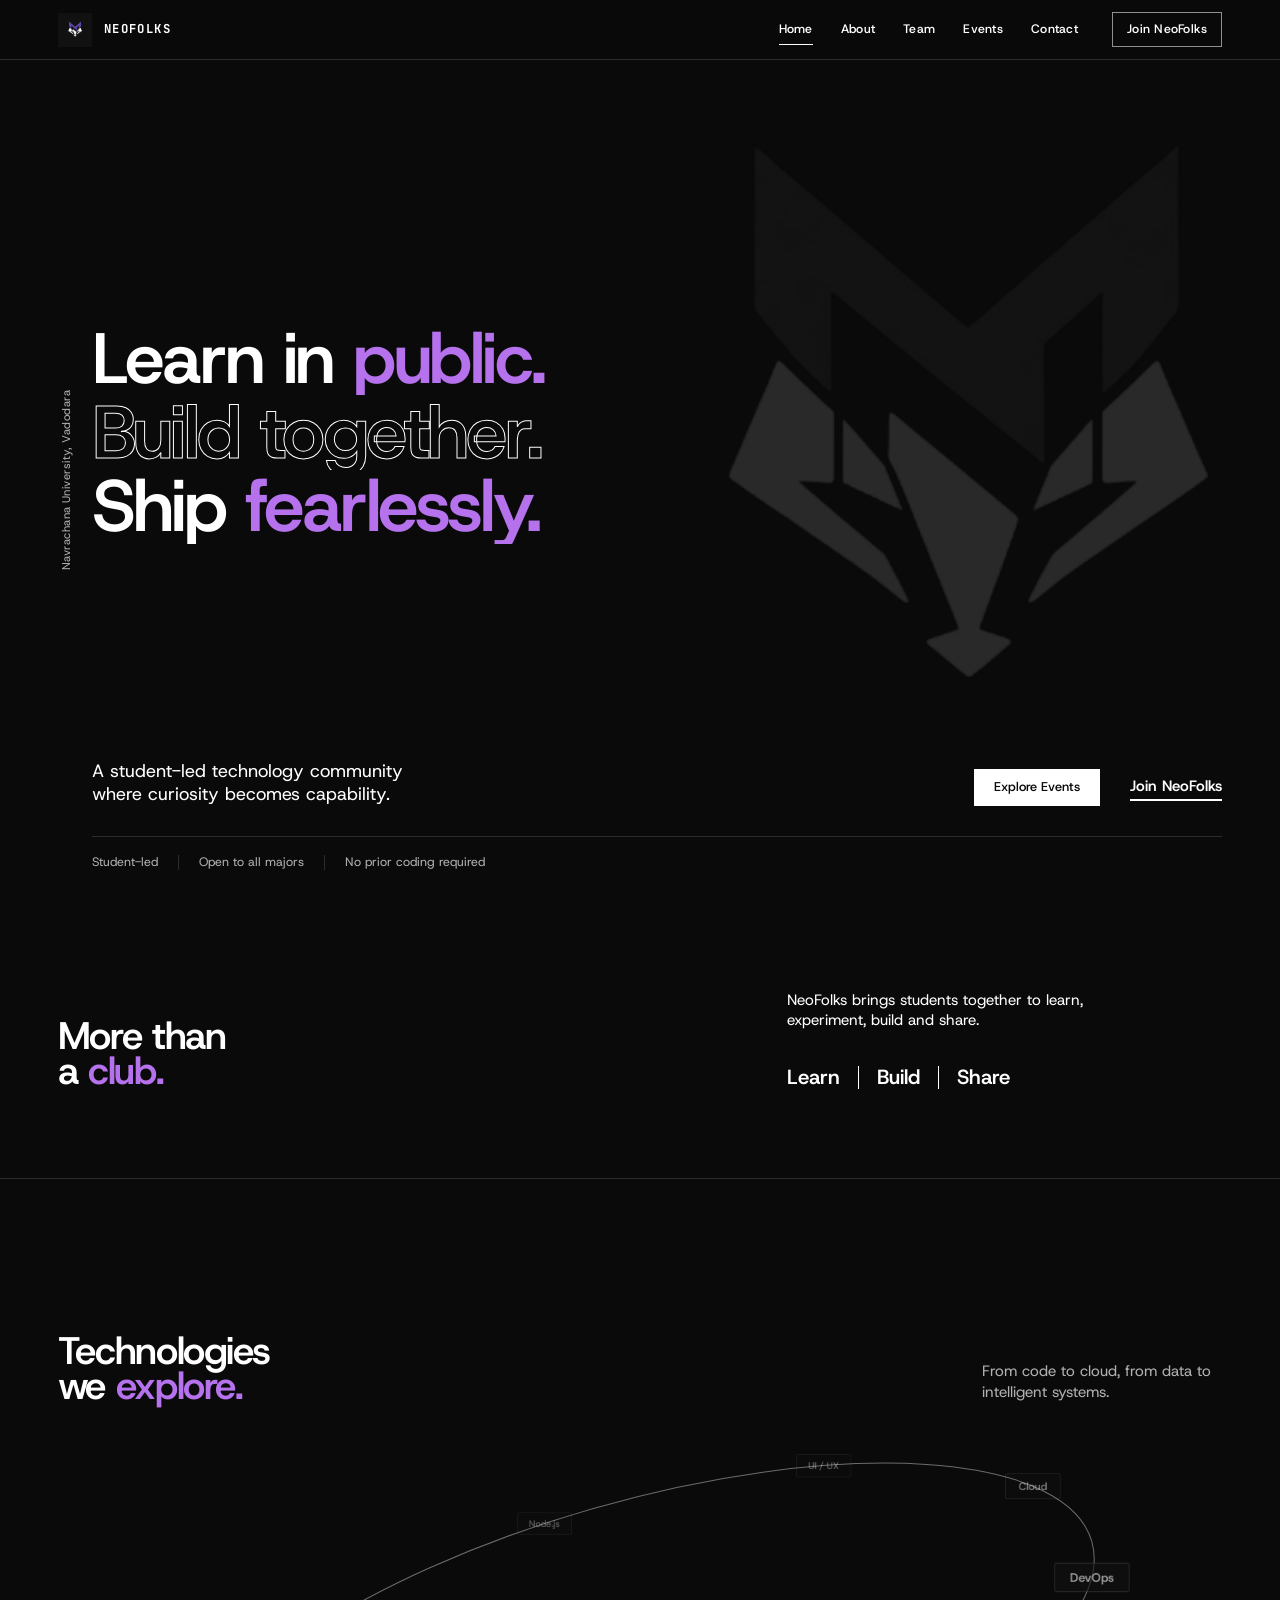
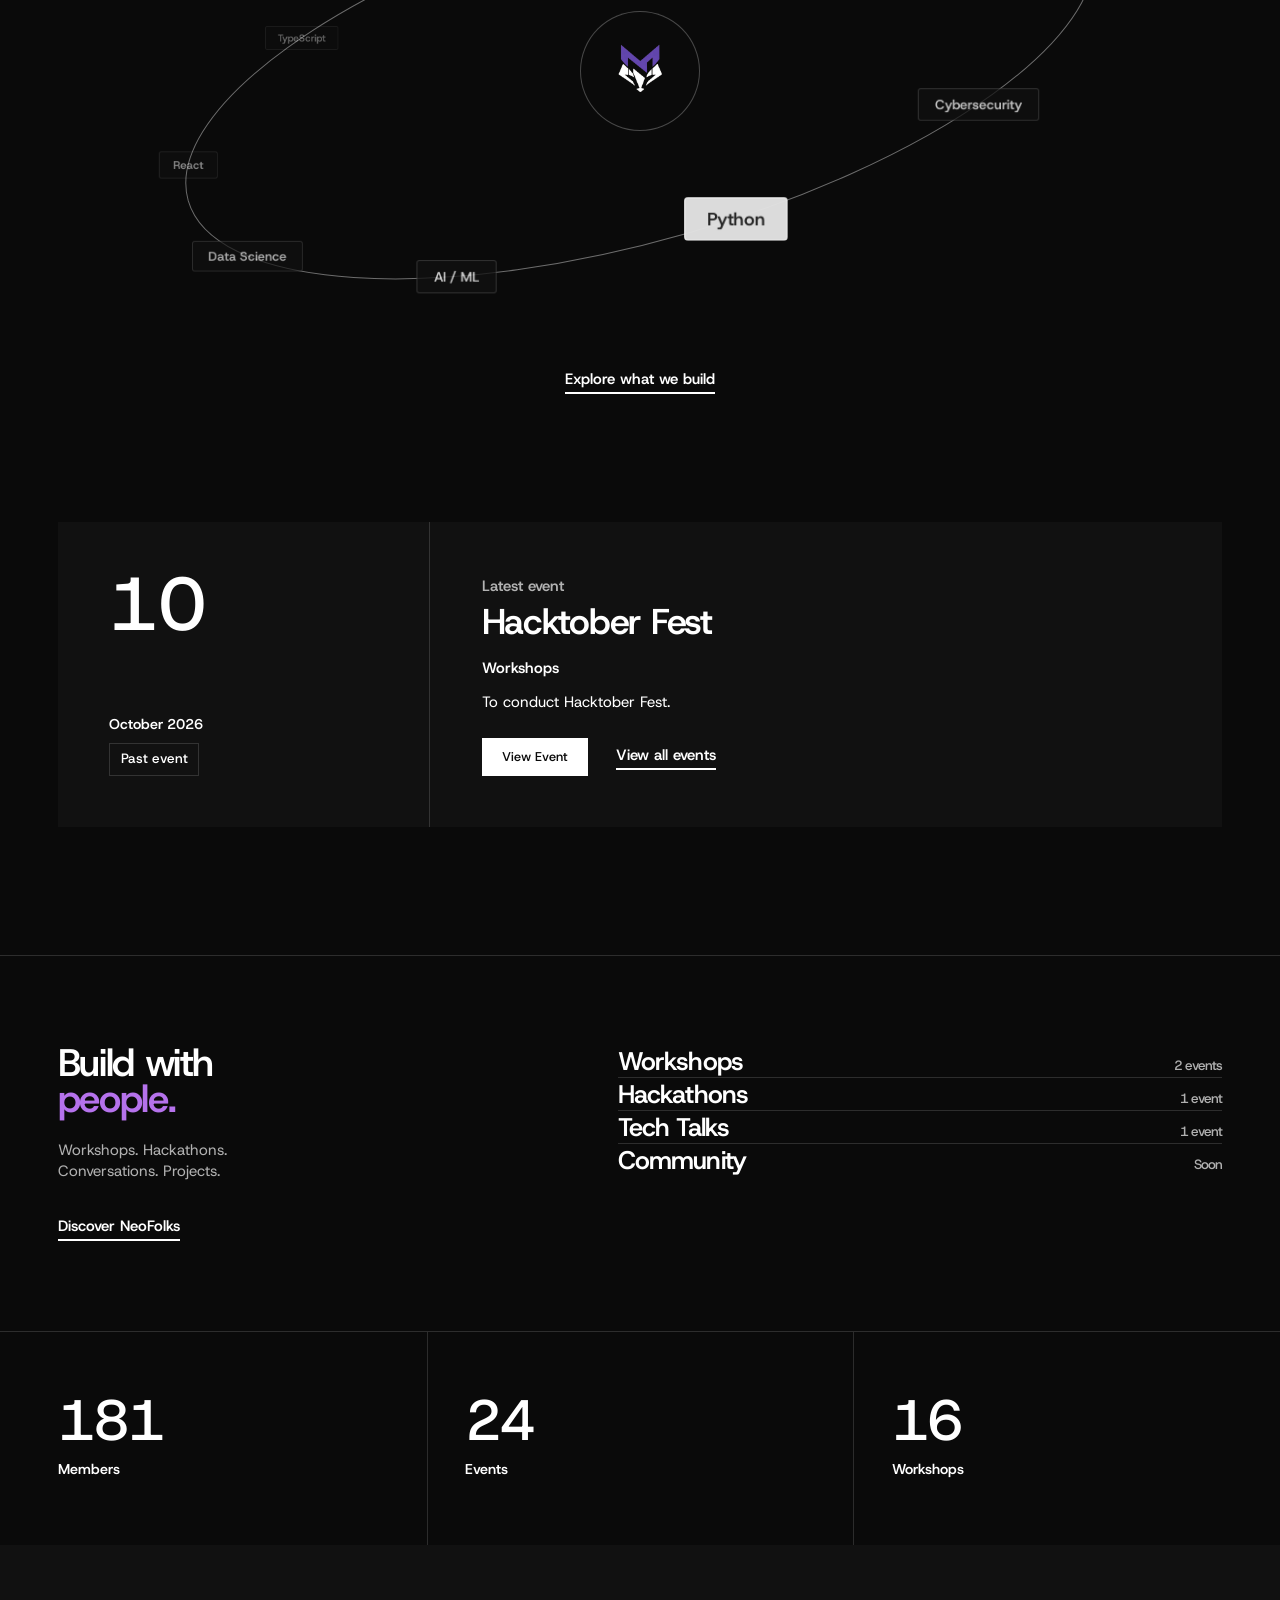
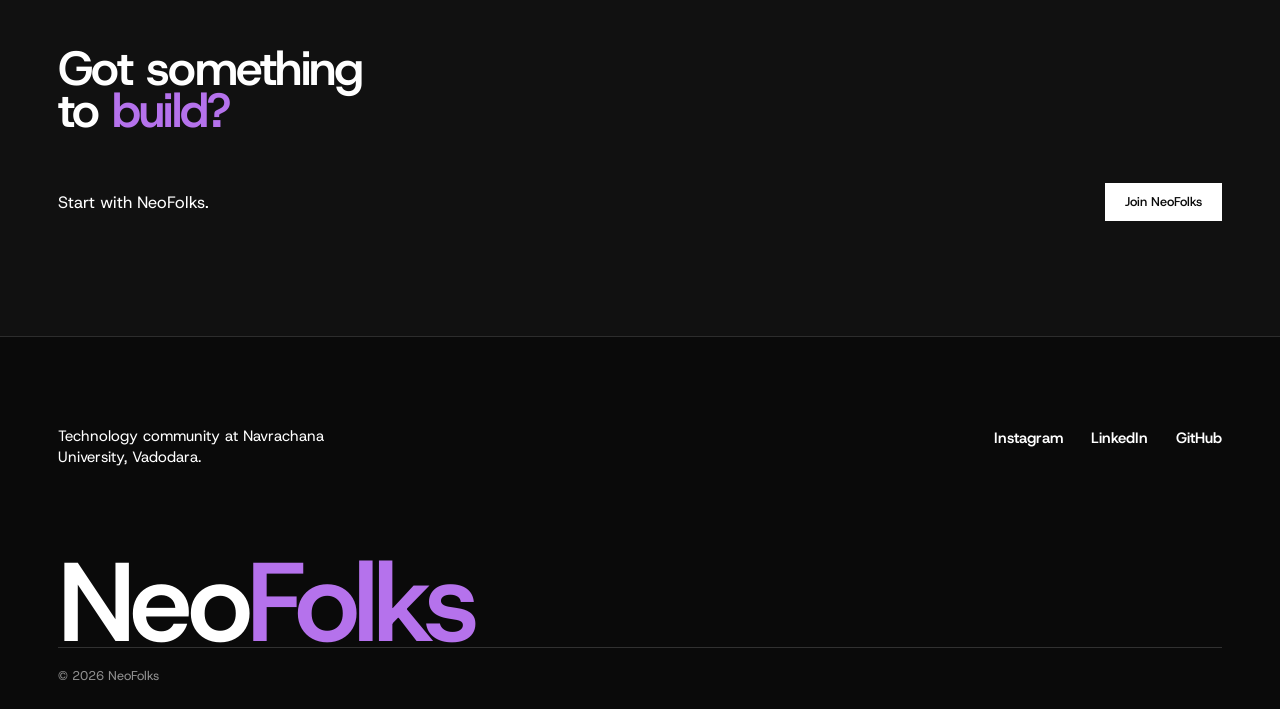
==== PREVIEW.html @ e959aeaf "upload" ====
<!DOCTYPE html>
<html lang="en">
<head>
<meta charset="UTF-8">
<meta name="viewport" content="width=device-width, initial-scale=1">
<title>NeoFolks | Preview</title>
<script>document.documentElement.classList.add('js')</script>
<link rel="preconnect" href="https://fonts.googleapis.com"><link rel="preconnect" href="https://fonts.gstatic.com" crossorigin>
<link href="https://fonts.googleapis.com/css2?family=Host+Grotesk:wght@400;500;600;700&family=JetBrains+Mono:wght@400;500;700&display=swap" rel="stylesheet">
<style>
/* ==========================================================================
   NeoFolks — redesign V8
   Brand: the angular purple M and the fox. One dark palette on every page
   (ink, cream, purple, a touch of mint), a distinct layout per page, built from the same chamfered geometry as the logo.
   ========================================================================== */

:root {
  /* one dark palette for the whole site */
  --ink: #0a0a0a;
  --ink-2: #141414;
  --violet: #b572ec;
  --violet-deep: #2a1a3a;
  --violet-soft: #c99af2;
  --lilac: #241730;
  --bone: #ffffff;
  --ember: #6e3f9c;

  --display: "Host Grotesk", "Helvetica Neue", Arial, sans-serif;
  --mono: "JetBrains Mono", ui-monospace, "SF Mono", Menlo, monospace;
  --text: "Host Grotesk", system-ui, -apple-system, "Segoe UI", sans-serif;

  --hh: 72px;
  --pad: clamp(20px, 4.5vw, 72px);
  --ease: cubic-bezier(0.2, 0.7, 0.1, 1);
  --cut: 14px;
  --chamfer: polygon(0 0, calc(100% - var(--cut)) 0, 100% var(--cut), 100% 100%, var(--cut) 100%, 0 calc(100% - var(--cut)));
}

/* one colour world, every page */
body[data-page] { --bg: var(--ink); --fg: var(--bone); --muted: rgba(255,255,255,.68); --line: rgba(255,255,255,.16); --accent: var(--violet); --hover: var(--violet); --hover-fg: var(--ink); --grid: rgba(181,114,236,.09); }

/* tones used by cards and panels */
.tone-bone  { --tone: var(--ink-2);        --tone-fg: var(--bone); }
.tone-ink   { --tone: #1b1b1b;            --tone-fg: var(--bone); }
.tone-ember { --tone: var(--ember);       --tone-fg: var(--bone); }
.tone-lilac { --tone: var(--lilac);       --tone-fg: var(--bone); }
.tone-deep  { --tone: var(--violet-deep); --tone-fg: var(--bone); }
.tone-violet{ --tone: var(--violet);      --tone-fg: var(--ink); }

*, *::before, *::after { box-sizing: border-box; }
html { -webkit-text-size-adjust: 100%; scroll-behavior: smooth; }
body {
  margin: 0; color: var(--fg);
  background: radial-gradient(ellipse 70% 55% at 92% 0%, rgba(181,114,236,.11), transparent 70%) no-repeat, var(--bg);
  font: 400 1rem/1.6 var(--text); -webkit-font-smoothing: antialiased;
  overflow-x: clip;
}
img, svg { display: block; max-width: 100%; }
h1, h2, h3, p, ul { margin: 0; }
ul { padding: 0; list-style: none; }
a { color: inherit; text-decoration: none; }
button { font: inherit; color: inherit; }
::selection { background: var(--violet); color: var(--ink); }
:focus-visible { outline: 2px solid currentColor; outline-offset: 3px; }
[hidden] { display: none !important; }
.sr-only { position: absolute; width: 1px; height: 1px; overflow: hidden; clip: rect(0 0 0 0); white-space: nowrap; }

.h-display {
  font-family: var(--display); font-weight: 600;
  font-size: clamp(1.62rem, 4.64vw, 4.35rem); line-height: 0.92; letter-spacing: -0.035em;
}
.sec { padding: clamp(72px, 11vw, 160px) var(--pad); }

/* fit-text lines stay hidden until sized, so they never flash at the wrong size */
.js [data-fit]:not(.is-fit) { visibility: hidden; }

/* ---- buttons and links ---- */
.btn {
  display: inline-block; padding: 1.05em 1.9em; border: 0; cursor: pointer;
  background: var(--fg); color: var(--bg); font-weight: 600; line-height: 1.1;
  clip-path: var(--chamfer); transition: background .3s, color .3s;
}
.btn:hover { background: var(--hover); color: var(--hover-fg); }
.btn:focus-visible { outline: 2px solid var(--bg); outline-offset: -6px; }
.link {
  display: inline-block; padding-bottom: 3px; font-weight: 600; cursor: pointer; background: none; border: 0;
  background-image: linear-gradient(var(--fg), var(--fg)); background-repeat: no-repeat;
  background-position: 0 100%; background-size: 100% 2px; transition: background-size .3s var(--ease);
}
.link:hover { background-size: 100% 100%; color: var(--bg); }
.slash { display: inline-block; width: 3px; height: 1.5em; background: currentColor; transform: skewX(-20deg); }

/* ==========================================================================
   Header and footer
   ========================================================================== */
.site-header {
  position: sticky; top: 0; z-index: 60; height: var(--hh);
  display: flex; align-items: center; justify-content: space-between; gap: 24px;
  padding: 0 var(--pad); background: rgba(10,10,10,.88); -webkit-backdrop-filter: blur(10px); backdrop-filter: blur(10px); border-bottom: 1px solid var(--line);
}
.brand { display: flex; align-items: center; gap: 12px; }
.brand-mark {
  --cut: 10px; width: 42px; height: 42px; display: grid; place-items: center;
  background: var(--ink-2); clip-path: var(--chamfer);
}
.brand-mark img { width: 30px; height: 30px; object-fit: contain; }
.brand-word { font: 600 1.05rem/1 var(--display); letter-spacing: -0.035em; }

.main-nav { display: flex; align-items: center; gap: clamp(16px, 2.6vw, 38px); font-size: .97rem; }
.main-nav a { position: relative; padding: 6px 0; }
.main-nav a:not(.nav-join)::after {
  content: ""; position: absolute; left: 0; right: 0; bottom: 0; height: 2px; background: currentColor;
  transform: scaleX(0); transform-origin: left; transition: transform .35s var(--ease);
}
.main-nav a:not(.nav-join):hover::after, .main-nav a[aria-current="page"]::after { transform: scaleX(1); }
.nav-join {
  margin-left: 10px; padding: .75em 1.35em !important; font-weight: 600;
  background: transparent; color: var(--fg); border: 1px solid var(--violet); transition: background .3s, color .3s;
}
.nav-join:hover { background: var(--violet); color: var(--ink); }
.menu-btn { display: none; padding: .5em 1.1em; background: none; border: 1.5px solid currentColor; font-weight: 600; cursor: pointer; }

.site-footer { background: var(--ink); color: var(--bone); border-top: 1px solid var(--line); padding: clamp(48px, 7vw, 96px) var(--pad) 0; overflow: hidden; }
.foot-top { display: flex; justify-content: space-between; gap: 32px; flex-wrap: wrap; align-items: flex-start; }
.foot-top p { max-width: 28ch; font-size: 1.15rem; line-height: 1.4; }
.foot-links { display: flex; gap: 28px; flex-wrap: wrap; font-weight: 600; }
.foot-links a { background-image: linear-gradient(var(--violet), var(--violet)); background-repeat: no-repeat; background-position: 0 100%; background-size: 0 2px; padding-bottom: 3px; transition: background-size .3s var(--ease); }
.foot-links a:hover { background-size: 100% 2px; }
.foot-word { display: flex; align-items: flex-start; margin-top: clamp(40px, 7vw, 100px); overflow: hidden; }
.foot-word > span {
  flex: none; display: block; white-space: nowrap; color: var(--bone);
  font-family: var(--display); font-weight: 600; line-height: .8; letter-spacing: -0.04em; font-size: 12vw;
}
.foot-copy { padding: 18px 0 22px; font-size: .85rem; color: rgba(255,255,255,.55); border-top: 1px solid rgba(255,255,255,.16); }

/* ==========================================================================
   HOME — a poster of three fitted lines, then the orbit
   ========================================================================== */
.hero {
  position: relative; min-height: calc(100svh - var(--hh)); overflow: hidden;
  display: flex; flex-direction: column; justify-content: space-between;
  padding: clamp(24px, 4vw, 56px) var(--pad) 24px calc(var(--pad) + 34px);
}
.hero-side {
  position: absolute; left: var(--pad); top: 50%; margin: 0; font-size: .85rem; color: var(--muted); letter-spacing: .04em;
  writing-mode: vertical-rl; transform: translateY(-50%) rotate(180deg); white-space: nowrap;
}
.hero-logo { position: absolute; right: -9vw; top: 46%; width: min(72vw, 860px); transform: translateY(-50%); opacity: .13; pointer-events: none; }
.hero-title { position: relative; margin: auto 0; padding: 4vh 0 3vh; }
.hl { display: flex; overflow: hidden; padding-bottom: .03em; }
.hl > span {
  flex: none; display: block; white-space: nowrap; font-family: var(--display); font-weight: 600;
  font-size: 6.4vw; line-height: .95; letter-spacing: -0.035em;
  animation: rise 1s var(--ease) both; animation-delay: calc(var(--i) * .14s + .1s);
}
.hl-outline > span { color: transparent; -webkit-text-stroke: 2px var(--fg); }
@keyframes rise { from { transform: translateY(105%); } to { transform: none; } }
.hero-foot { position: relative; display: flex; justify-content: space-between; align-items: flex-end; gap: 28px; flex-wrap: wrap; }
.hero-lede { max-width: 26ch; font-size: clamp(1.2rem, 2vw, 1.65rem); line-height: 1.3; }
.hero-actions { display: flex; align-items: center; gap: 30px; flex-wrap: wrap; }
.hero-facts { position: relative; display: flex; flex-wrap: wrap; margin-top: 30px; padding-top: 18px; border-top: 1px solid var(--line); font-size: .92rem; color: var(--muted); }
.hero-facts li { padding-right: 20px; margin-right: 20px; border-right: 1px solid var(--line); line-height: 1.2; margin-bottom: 6px; }
.hero-facts li:last-child { border: 0; margin-right: 0; }

.intro { display: grid; grid-template-columns: 1.5fr 1fr; gap: clamp(32px, 6vw, 100px); align-items: end; }
.intro-side p:first-child { max-width: 30ch; font-size: clamp(1.2rem, 1.8vw, 1.5rem); line-height: 1.35; }
.trio { display: flex; align-items: center; gap: 18px; margin-top: 36px; font: 600 clamp(1.3rem, 2.4vw, 2rem)/1 var(--display); color: var(--accent); }

.orbit-sec { padding: clamp(32px, 6vw, 80px) 0 clamp(72px, 10vw, 140px); border-top: 1px solid var(--line); }
.orbit-head { display: flex; justify-content: space-between; align-items: flex-end; gap: 32px; flex-wrap: wrap; padding: clamp(40px, 6vw, 80px) var(--pad) 0; }
.orbit-head p { max-width: 24ch; color: var(--muted); font-size: 1.2rem; line-height: 1.4; }
.orbit-stage { position: relative; width: 100%; height: clamp(380px, 54vw, 660px); margin-top: 8px; }
.o-ring { position: absolute; inset: 0; width: 100%; height: 100%; overflow: visible; pointer-events: none; }
.o-back { z-index: 1; } .o-front { z-index: 4; }
.orbit-center {
  position: absolute; left: 50%; top: 50%; z-index: 3; width: clamp(96px, 13vw, 150px); aspect-ratio: 1; transform: translate(-50%, -50%);
  display: grid; place-items: center; border-radius: 50%; background: radial-gradient(circle, rgba(181,114,236,.22), rgba(10,10,10,.96) 70%);
  border: 1px solid rgba(181,114,236,.28); box-shadow: 0 0 60px rgba(181,114,236,.2);
}
.orbit-center img { width: 66%; height: 66%; object-fit: contain; }
.o-node {
  position: absolute; left: 0; top: 0; padding: .62em 1.2em; white-space: nowrap; cursor: pointer; will-change: transform, opacity;
  font: 600 clamp(.85rem, 1.45vw, 1.2rem)/1 var(--text); border-radius: 3px;
  color: color-mix(in srgb, var(--ink) calc(var(--e, 0) * 100%), var(--bone));
  border: 1px solid rgba(181,114,236,calc(.25 + .75 * var(--e, 0)));
  background: color-mix(in srgb, var(--violet) calc(var(--e, 0) * 100%), var(--ink-2));
  box-shadow: 0 0 calc(36px * var(--e, 0)) calc(4px * var(--e, 0)) rgba(181,114,236,calc(.4 * var(--e, 0)));
}
.orbit-foot { display: flex; justify-content: center; margin-top: 36px; }

.next { padding: 0 var(--pad) clamp(72px, 10vw, 140px); }
.ticket {
  --cut: clamp(22px, 3.5vw, 44px); display: grid; grid-template-columns: minmax(240px, .8fr) 1.7fr;
  background: var(--ink-2); color: var(--bone); clip-path: var(--chamfer);
}
.ticket-date { display: flex; flex-direction: column; justify-content: space-between; gap: 28px; padding: clamp(24px, 4vw, 56px); border-right: 2px dashed rgba(255,255,255,.3); }
.t-day { font: 600 clamp(3.77rem, 9.86vw, 8.7rem)/.8 var(--display); color: var(--violet); }
.t-month { display: block; font: 600 1.1rem/1.1 var(--display); }
.t-count { display: inline-block; margin-top: 10px; padding: .35em .8em; background: var(--violet); color: var(--ink); font-size: .9rem; font-weight: 600; }
.ticket-main { display: flex; flex-direction: column; justify-content: space-between; gap: 24px; padding: clamp(24px, 4vw, 56px); }
.ticket-kicker { font-weight: 600; color: var(--violet); }
.ticket-main h2 { font: 600 clamp(1.74rem, 4.64vw, 4.35rem)/.9 var(--display); letter-spacing: -0.035em; margin-top: 8px; }
.ticket-meta { display: flex; gap: 14px; align-items: center; margin-top: 18px; font-weight: 600; }
.ticket-main .t-detail { max-width: 34ch; font-size: 1.15rem; margin-top: 10px; }
.ticket-actions { display: flex; align-items: center; gap: 28px; flex-wrap: wrap; }
.ticket .btn { background: var(--violet); color: var(--ink); }
.ticket .btn:hover { background: var(--bone); color: var(--ink); }

.community { display: grid; grid-template-columns: 1fr 1.25fr; gap: clamp(32px, 6vw, 100px); align-items: start; border-top: 1px solid var(--line); }
.community-copy p { margin-top: 24px; max-width: 22ch; color: var(--muted); font-size: 1.2rem; line-height: 1.4; }
.community-copy .link { margin-top: 32px; }
.c-list li { border-top: 1px solid var(--line); }
.c-list li:first-child { border-top: 0; }
.c-list a {
  display: flex; justify-content: space-between; align-items: baseline; gap: 16px; padding: .12em 0 .08em;
  font: 600 clamp(1.39rem, 3.13vw, 2.9rem)/1.05 var(--display); letter-spacing: -0.035em;
  transition: padding .4s var(--ease), color .3s;
}
.c-list a:hover, .c-list a:focus-visible { padding-left: .25em; color: var(--accent); }
.c-list small { font: 500 .9rem/1 var(--text); color: var(--muted); white-space: nowrap; }

.stats { display: grid; grid-template-columns: repeat(3, 1fr); border-top: 1px solid var(--line); }
.stat { position: relative; padding: clamp(32px, 5vw, 72px) clamp(12px, 3vw, 48px) clamp(32px, 5vw, 72px) var(--pad); }
.stat + .stat::before { content: ""; position: absolute; left: 0; top: 0; bottom: 0; width: 2px; background: var(--line); transform: skewX(-12deg); }
.stat + .stat { padding-left: clamp(16px, 3vw, 48px); }
.stat b { display: block; font: 600 clamp(1.97rem, 8.12vw, 8.12rem)/.85 var(--display); font-variant-numeric: tabular-nums; letter-spacing: -0.035em; color: var(--accent); }
.stat span { display: block; margin-top: 14px; font-weight: 600; }

.cta {
  --slant: clamp(28px, 7vw, 110px);
  background: var(--ink-2); color: var(--bone); clip-path: polygon(0 var(--slant), 100% 0, 100% 100%, 0 100%);
  padding: calc(var(--slant) + clamp(48px, 8vw, 110px)) var(--pad) clamp(56px, 9vw, 120px);
}
.cta h2 { font: 600 clamp(1.86rem, 6.96vw, 6.38rem)/.88 var(--display); letter-spacing: -0.035em; }
.cta-row { display: flex; justify-content: space-between; align-items: center; gap: 28px; flex-wrap: wrap; margin-top: clamp(28px, 4vw, 56px); }
.cta-row p { font-size: 1.4rem; }
.cta .btn { background: var(--violet); color: var(--ink); }
.cta .btn:hover { background: var(--bone); color: var(--ink); }

/* ==========================================================================
   ABOUT — drafting paper: grid, dimension lines, lanes
   ========================================================================== */
.a-hero {
  padding: clamp(40px, 6vw, 96px) var(--pad) clamp(56px, 8vw, 110px);
  background-image: linear-gradient(var(--grid) 1px, transparent 1px), linear-gradient(90deg, var(--grid) 1px, transparent 1px);
  background-size: 56px 56px; background-position: -1px -1px;
}
.a-dim { display: flex; align-items: center; gap: 16px; margin-bottom: clamp(28px, 4vw, 56px); color: var(--violet); font-weight: 600; font-size: .95rem; }
.a-dim::before, .a-dim::after { content: ""; flex: 1; height: 16px; background: linear-gradient(currentColor, currentColor) center / 100% 1.5px no-repeat; }
.a-dim::before { border-left: 2px solid currentColor; }
.a-dim::after { border-right: 2px solid currentColor; }
.a-hero h1 { font: 600 clamp(1.8rem, 5.8vw, 5.57rem)/.9 var(--display); letter-spacing: -0.035em; max-width: 12ch; }
.a-lede { max-width: 38ch; margin: clamp(32px, 5vw, 64px) 0 0 auto; font-size: clamp(1.2rem, 1.9vw, 1.55rem); line-height: 1.38; }

.a-do { display: grid; grid-template-columns: minmax(240px, .9fr) 1.8fr; gap: clamp(32px, 6vw, 100px); border-top: 4px solid var(--line); }
.a-do-title { position: sticky; top: calc(var(--hh) + 32px); align-self: start; }
.a-do-title h2 { font: 600 clamp(1.74rem, 4.64vw, 4.06rem)/.88 var(--display); letter-spacing: -0.035em; }
.do-item { display: grid; grid-template-columns: 1fr 1fr; gap: 24px; padding: 28px 0 56px; border-top: 4px solid var(--line); transition: border-color .3s; }
.do-item:first-child { border-top: 0; padding-top: 0; }
.do-item:hover { border-color: var(--violet); }
.do-item h3 { font: 600 clamp(1.04rem, 1.86vw, 1.62rem)/1 var(--display); }
.do-item p { max-width: 32ch; font-size: 1.15rem; color: var(--muted); }

.vals { padding-top: 0; }
.vals h2 { max-width: 9ch; }
.vals-row { display: flex; gap: 10px; height: clamp(440px, 50vw, 580px); margin-top: clamp(32px, 5vw, 64px); }
.v-panel {
  position: relative; flex: 1; min-width: 0; overflow: hidden; padding: 22px; text-align: left; cursor: pointer; border: 0;
  background: var(--tone); color: var(--tone-fg); transition: flex .65s var(--ease);
}
.v-panel[aria-expanded="true"] { flex: 6; }
.v-title { position: absolute; top: 20px; left: 22px; font: 600 clamp(1.5rem, 2.6vw, 2.4rem)/1 var(--display); writing-mode: vertical-rl; transition: font-size .5s var(--ease); }
.v-panel[aria-expanded="true"] .v-title { writing-mode: horizontal-tb; font-size: clamp(1.51rem, 3.77vw, 3.48rem); letter-spacing: -0.035em; }
.v-text { position: absolute; left: 22px; bottom: 22px; max-width: 24ch; font-size: 1.25rem; line-height: 1.3; opacity: 0; transform: translateY(14px); transition: opacity .3s, transform .5s var(--ease); }
.v-panel[aria-expanded="true"] .v-text { opacity: 1; transform: none; transition-delay: .25s; }

.lanes { background: var(--ink-2); color: var(--bone); padding: clamp(56px, 8vw, 110px) 0 clamp(48px, 7vw, 96px); }
.lanes-head { padding: 0 var(--pad); margin-bottom: clamp(32px, 5vw, 64px); }
.lanes-head h2 { max-width: 11ch; }
.lane { position: relative; overflow: hidden; border-top: 3px dashed rgba(244,241,251,.35); }
.lane:last-child { border-bottom: 3px dashed rgba(244,241,251,.35); }
.lane-track { display: flex; width: max-content; animation: lane var(--dur, 46s) linear infinite; }
.lane:nth-child(even) .lane-track { animation-direction: reverse; }
.lane:hover .lane-track { animation-play-state: paused; }
.lane-set { display: flex; align-items: center; gap: .45em; padding: .12em .45em .12em 0; font-size: clamp(1.51rem, 4.29vw, 4.06rem); }
.lane-set span { font: 600 1em/1.1 var(--display); text-transform: uppercase; white-space: nowrap;  }
.lane-set .o { color: transparent; -webkit-text-stroke: 2px var(--bone); }
.lane-set span:hover { }
.lane-set i { flex: none; width: 3px; height: .8em; background: var(--violet-soft); transform: skewX(-20deg); }
@keyframes lane { to { transform: translateX(-50%); } }

.mission { padding: clamp(56px, 8vw, 110px) var(--pad) clamp(40px, 6vw, 80px); }
.band {
  --cut: clamp(28px, 4vw, 56px);
  position: sticky; top: calc(var(--hh) + 14px + var(--k) * 16px); min-height: clamp(340px, 58vh, 520px); margin-bottom: 22px;
  display: grid; grid-template-columns: 1.4fr 1fr; gap: 32px; align-items: end; padding: clamp(24px, 4vw, 56px);
  background: var(--tone); color: var(--tone-fg); clip-path: var(--chamfer);
}
.band-tag { align-self: start; grid-column: 1 / -1; font-weight: 600; font-size: .95rem; padding: .4em .9em; width: max-content; background: var(--tone-fg); color: var(--tone); }
.band h2 { font: 600 clamp(1.62rem, 4.35vw, 4.06rem)/.9 var(--display); letter-spacing: -0.035em; }
.band p { max-width: 24ch; font-size: clamp(1.15rem, 1.8vw, 1.5rem); line-height: 1.3; }

.a-cta { padding: clamp(64px, 9vw, 130px) var(--pad); }
.a-cta h2 { font: 600 clamp(1.86rem, 6.38vw, 6.09rem)/.88 var(--display); letter-spacing: -0.035em; color: var(--fg); max-width: 10ch; }
.a-cta .btn { margin-top: clamp(28px, 4vw, 52px); }

/* ==========================================================================
   TEAM — a staggered roster of cut panels on violet
   ========================================================================== */
.t-hero { display: flex; justify-content: space-between; align-items: flex-end; gap: 32px; flex-wrap: wrap; padding: clamp(40px, 6vw, 96px) var(--pad) clamp(32px, 5vw, 64px); }
.t-hero h1 { font: 600 clamp(1.86rem, 6.09vw, 5.8rem)/.88 var(--display); letter-spacing: -0.035em; max-width: 9ch; }
.t-hero p { max-width: 22ch; font-size: 1.3rem; line-height: 1.35; }
.roster { --s: clamp(44px, 6vw, 104px); display: grid; grid-template-columns: repeat(3, 1fr); gap: clamp(40px, 6vw, 88px) clamp(20px, 3vw, 48px); padding: 24px var(--pad) calc(var(--s) * 2 + clamp(48px, 6vw, 90px)); }
.m-card:nth-child(3n + 2) { transform: translateY(var(--s)); }
.m-card:nth-child(3n) { transform: translateY(calc(var(--s) * 2)); }
.m-fig {
  --cut: clamp(36px, 5vw, 64px); position: relative; aspect-ratio: 4 / 5; display: grid; place-items: center; overflow: hidden;
  background: var(--tone); color: var(--tone-fg); clip-path: polygon(0 0, calc(100% - var(--cut)) 0, 100% var(--cut), 100% 100%, 0 100%);
}
.m-card:nth-child(3n + 2) .m-fig { clip-path: polygon(var(--cut) 0, 100% 0, 100% 100%, 0 100%, 0 var(--cut)); }
.m-card:nth-child(3n) .m-fig { clip-path: polygon(0 0, 100% 0, 100% calc(100% - var(--cut)), calc(100% - var(--cut)) 100%, 0 100%); }
.m-mono { font: 600 clamp(3.77rem, 8.7vw, 7.54rem)/1 var(--display); letter-spacing: -0.035em;  }

.m-photo { width: 100%; height: 100%; object-fit: cover; }
.m-name { margin-top: 18px; font: 600 clamp(1.5rem, 2.3vw, 2.2rem)/1.05 var(--display); }
.m-role { margin-top: 6px; color: var(--muted); }
.m-card.is-open .m-fig { background: repeating-linear-gradient(-45deg, #1f1328 0 18px, #2a1a3a 18px 36px); }
.m-card.is-open .m-mono { font-size: clamp(2.9rem, 6.38vw, 5.8rem); }
.m-apply { margin-top: 16px; }
.t-bottom { display: flex; justify-content: space-between; align-items: center; gap: 28px; flex-wrap: wrap; padding: clamp(40px, 6vw, 80px) var(--pad); background: var(--ink-2); color: var(--bone); }
.t-bottom p { font: 600 clamp(1.04rem, 2.32vw, 1.97rem)/1 var(--display); }
.t-bottom .btn { background: var(--violet); color: var(--ink); }
.t-bottom .btn:hover { background: var(--bone); color: var(--ink); }

/* ==========================================================================
   EVENTS: upcoming slab, then an archive ledger
   ========================================================================== */
.e-hero { padding: clamp(40px, 6vw, 96px) var(--pad) clamp(28px, 4vw, 56px); }
.e-hero h1 { font: 600 clamp(1.97rem, 7.54vw, 7.54rem)/.84 var(--display); letter-spacing: -0.035em; }
.e-hero p { max-width: 28ch; margin-top: clamp(20px, 3vw, 36px); font-size: 1.35rem; line-height: 1.35; }
.filter-bar { position: sticky; top: var(--hh); z-index: 20; display: flex; flex-wrap: wrap; gap: 8px; padding: 14px var(--pad); background: var(--bg); border-top: 2px solid var(--fg); border-bottom: 2px solid var(--fg); }
.f-btn { padding: .55em 1.1em; background: transparent; border: 2px solid var(--fg); font-weight: 600; cursor: pointer; transition: background .25s, color .25s; }
.f-btn:hover { background: rgba(255,255,255,.1); }
.f-btn[aria-pressed="true"] { background: var(--violet); border-color: var(--violet); color: var(--ink); }
.f-btn sup { margin-left: .4em; font-size: .72em; }
.ev-block { padding: clamp(32px, 5vw, 64px) var(--pad) 0; }
.ev-h { font: 600 .95rem/1 var(--text); padding-bottom: 14px; }
.up { --cut: clamp(24px, 4vw, 52px); display: grid; grid-template-columns: minmax(220px, .9fr) 1.7fr; background: var(--ink-2); color: var(--bone); clip-path: var(--chamfer); }
.up-date { padding: clamp(24px, 4vw, 56px); display: flex; flex-direction: column; justify-content: space-between; gap: 20px; border-right: 2px dashed rgba(255,255,255,.3); }
.up-date b { font: 600 clamp(3.77rem, 9.86vw, 8.7rem)/.8 var(--display); color: var(--violet); }
.up-date span { font: 600 1.1rem/1 var(--display); }
.up-body { padding: clamp(24px, 4vw, 56px); display: flex; flex-direction: column; align-items: flex-start; gap: 16px; }
.up-body h3 { font: 600 clamp(1.62rem, 4.06vw, 3.77rem)/.9 var(--display); letter-spacing: -0.035em; }
.tag { display: inline-block; padding: .3em .8em; background: var(--violet); color: var(--ink); font-weight: 700; font-size: .9rem; }
.up-body p:not(.tag):not(.up-count) { font-size: 1.2rem; max-width: 30ch; }
.up-count { font: 600 1.15rem/1 var(--display); color: var(--violet); }
.up .btn { background: var(--violet); color: var(--ink); margin-top: 8px; }
.up .btn:hover { background: var(--bone); color: var(--ink); }
.ev-list { border-top: 2px solid var(--fg); }
.ev-row {
  display: grid; grid-template-columns: 150px 1.5fr .8fr 1.5fr; gap: 12px 28px; align-items: center;
  padding: 22px 16px; margin: 0 -16px; border-bottom: 2px solid var(--fg); transition: background .25s, color .25s;
}
.ev-row:hover { background: var(--ink-2); color: var(--violet); }
.ev-date b { display: block; font: 600 2.2rem/.9 var(--display); }
.ev-date span { font-weight: 600; }
.ev-title { font: 600 clamp(0.99rem, 1.86vw, 1.74rem)/1 var(--display); letter-spacing: -0.035em; }
.ev-cat { font-weight: 700; }
.ev-detail { max-width: 36ch; }
.ev-empty { padding: clamp(48px, 8vw, 120px) var(--pad); max-width: 52ch; }
.ev-empty h2 { font: 600 clamp(1.16rem, 2.61vw, 2.09rem)/1 var(--display); }
.ev-empty p { margin: 16px 0 28px; font-size: 1.2rem; }
.e-cta { padding: clamp(72px, 10vw, 150px) var(--pad); }
.e-cta h2 { font: 600 clamp(1.86rem, 6.38vw, 6.09rem)/.86 var(--display); letter-spacing: -0.035em; max-width: 9ch; }
.e-cta .btn { margin-top: clamp(24px, 4vw, 48px); }

/* ==========================================================================
   CONTACT — lilac: one huge sentence pinned left, big rows on the right
   ========================================================================== */
.c-wrap { display: grid; grid-template-columns: 1.1fr 1fr; gap: clamp(32px, 6vw, 100px); padding: clamp(40px, 6vw, 96px) var(--pad) clamp(64px, 9vw, 130px); }
.c-wrap > *, .j-wrap > *, .a-do > *, .community > *, .intro > * { min-width: 0; }
.c-pin { position: sticky; top: calc(var(--hh) + 32px); align-self: start; }
.c-pin h1 { font: 600 clamp(1.97rem, 6.09vw, 6.09rem)/.86 var(--display); letter-spacing: -0.035em; }
.c-pin p { max-width: 20ch; margin-top: 28px; font-size: 1.4rem; line-height: 1.3; }
.c-rows { align-self: end; }
.c-row { position: relative; padding: 22px 0 26px; border-top: 2px solid var(--fg); }
.c-row:last-child { border-bottom: 2px solid var(--fg); }
.c-label { font-weight: 700; font-size: .95rem; color: var(--violet); }
.c-value { display: block; margin-top: 6px; font: 600 clamp(1.5rem, 3vw, 2.6rem)/1.05 var(--display); letter-spacing: -0.035em; overflow-wrap: anywhere; }
.c-note { margin-top: 8px; color: var(--muted); }
a.c-value { display: inline-block; max-width: 100%; background-image: linear-gradient(var(--violet), var(--violet)); background-repeat: no-repeat; background-position: 0 100%; background-size: 0 4px; transition: background-size .4s var(--ease), color .3s; padding-bottom: 4px; }
a.c-value:hover { background-size: 100% 4px; color: var(--violet); }
.c-copy { margin-top: 12px; padding: .5em 1em; background: transparent; border: 2px solid var(--fg); font-weight: 600; cursor: pointer; }
.c-copy:hover { background: var(--violet); border-color: var(--violet); color: var(--ink); }
.c-cta { background: var(--ink-2); color: var(--bone); padding: clamp(56px, 9vw, 130px) var(--pad); }
.c-cta h2 { font: 600 clamp(1.74rem, 5.8vw, 5.51rem)/.88 var(--display); letter-spacing: -0.035em; max-width: 11ch; }
.c-cta .btn { margin-top: clamp(24px, 4vw, 48px); background: var(--violet); color: var(--ink); }
.c-cta .btn:hover { background: var(--bone); color: var(--ink); }

/* ==========================================================================
   JOIN — a form written as a sentence
   ========================================================================== */
.j-wrap { display: grid; grid-template-columns: .8fr 1.5fr; gap: clamp(32px, 6vw, 100px); padding: clamp(40px, 6vw, 96px) var(--pad) clamp(72px, 10vw, 140px); min-height: calc(100svh - var(--hh)); }
.j-side h1 { font: 600 clamp(1.97rem, 5.22vw, 5.22rem)/.86 var(--display); letter-spacing: -0.035em; }
.j-side > p { max-width: 26ch; margin-top: 24px; font-size: 1.3rem; line-height: 1.35; color: var(--muted); }
.j-words { margin-top: clamp(28px, 5vw, 64px); }
.j-words li { font: 600 clamp(1.16rem, 2.55vw, 2.32rem)/1.02 var(--display); color: transparent; -webkit-text-stroke: 1.5px var(--fg); }
.j-words li:last-child { color: var(--accent); -webkit-text-stroke: 0; }
.j-form, .j-done { align-self: center; }
.j-sentence { font: 600 clamp(1.5rem, 3vw, 2.7rem)/1.75 var(--display); }
.j-sentence label { position: static; }
.j-in {
  display: inline-block; min-width: 7ch; max-width: 100%; padding: 0 .15em; margin: 0 .1em; vertical-align: baseline;
  font: inherit; color: var(--accent); background: transparent; border: 0; border-bottom: 3px solid var(--fg); border-radius: 0;
  transition: border-color .25s, background .25s;
}
.j-in::placeholder { color: rgba(255,255,255,.32); font-weight: 500; }
.j-in:hover { border-color: var(--accent); }
.j-in:focus { outline: 0; border-color: var(--accent); background: rgba(181,114,236,.14); }
select.j-in { appearance: none; cursor: pointer; padding-right: .3em; }
select.j-in option { background: var(--ink-2); color: var(--bone); font: 500 1rem var(--text); }
.j-w-name { width: 9ch; } .j-w-email { width: 14ch; } .j-w-course { width: 12ch; } .j-w-year { width: 8ch; } .j-w-int { width: 14ch; }
.j-actions { margin-top: clamp(28px, 4vw, 48px); }
.j-role { display: inline-block; margin-bottom: 20px; padding: .4em .9em; background: var(--violet); color: var(--ink); font-weight: 600; }
.j-done h2 { font: 600 clamp(1.51rem, 3.48vw, 3.19rem)/.92 var(--display); }
.j-done p { max-width: 36ch; margin: 18px 0 28px; font-size: 1.25rem; }
.j-done .j-actions { display: flex; gap: 28px; align-items: center; flex-wrap: wrap; }
.j-done:focus { outline: 0; }

/* ==========================================================================
   Responsive
   ========================================================================== */
@media (max-width: 960px) {
  .intro, .community, .a-do, .c-wrap, .j-wrap { grid-template-columns: 1fr; }
  .a-do-title, .c-pin { position: static; }
  .do-item { grid-template-columns: 1fr; gap: 10px; }
  .ticket, .up { grid-template-columns: 1fr; }
  .ticket-date, .up-date { border-right: 0; border-bottom: 2px dashed rgba(255,255,255,.3); flex-direction: row; align-items: flex-end; justify-content: space-between; }
  .roster { grid-template-columns: repeat(2, 1fr); }
  .m-card:nth-child(3n + 2), .m-card:nth-child(3n) { transform: none; }
  .m-card:nth-child(2n) { transform: translateY(var(--s)); }
  .roster { padding-bottom: calc(var(--s) + 56px); }
  .ev-row { grid-template-columns: 110px 1fr; }
  .ev-date { grid-row: span 3; }
  .ev-cat, .ev-detail { grid-column: 2; }
  .band { grid-template-columns: 1fr; min-height: 380px; }
}
@media (max-width: 820px) {
  :root { --hh: 64px; }
  .menu-btn { display: inline-block; }
  .main-nav {
    position: fixed; inset: var(--hh) 0 0 0; z-index: 55; flex-direction: column; align-items: flex-start; justify-content: flex-start; gap: 4px;
    padding: 32px var(--pad); background: var(--bg); opacity: 0; visibility: hidden; transform: translateY(-10px);
    transition: opacity .3s, transform .4s var(--ease), visibility .3s; overflow-y: auto;
  }
  body.menu-open .main-nav { opacity: 1; visibility: visible; transform: none; }
  .main-nav a:not(.nav-join) { font: 600 2.8rem/1.15 var(--display); }
  .nav-join { margin: 24px 0 0; font-size: 1.1rem; }
  .hero { padding-left: calc(var(--pad) + 26px); }
  .vals-row { flex-direction: column; height: auto; }
  .v-panel { flex: none; height: 78px; transition: height .5s var(--ease); }
  .v-panel[aria-expanded="true"] { height: 270px; }
  .v-title, .v-panel[aria-expanded="true"] .v-title { writing-mode: horizontal-tb; }
  .v-title { font-size: 1.7rem; }
  .v-panel[aria-expanded="true"] .v-title { font-size: 2.8rem; }
  .hero-actions { gap: 22px; }
  .stat b { font-size: clamp(1.62rem, 8.7vw, 2.9rem); }
}
@media (max-width: 560px) {
  .roster { grid-template-columns: 1fr; }
  .m-card:nth-child(2n) { transform: none; }
  .roster { padding-bottom: 56px; }
  .ev-row { grid-template-columns: 1fr; }
  .ev-date { grid-row: auto; display: flex; gap: 10px; align-items: baseline; }
  .ev-date b { font-size: 2.4rem; }
  .ev-cat, .ev-detail { grid-column: 1; }
  .hero-facts li { border: 0; padding-right: 0; margin-right: 18px; }
  .j-sentence { line-height: 1.9; }
}

@media (prefers-reduced-motion: reduce) {
  html { scroll-behavior: auto; }
  *, *::before, *::after { animation-duration: .001ms !important; animation-delay: 0s !important; animation-iteration-count: 1 !important; transition-duration: .001ms !important; }
  .lane-track { animation: none; width: auto; flex-wrap: wrap; }
  .lane-set[aria-hidden="true"] { display: none; }
}


/* ==========================================================================
   Type refinements: mono labels like the reference, smaller overall
   ========================================================================== */
.brand-word { letter-spacing: .12em; text-transform: uppercase; font-family: var(--mono); font-weight: 700; font-size: .95rem; }
.main-nav { font-size: .92rem; }
.btn, .nav-join, .f-btn { font-size: .92rem; }
.hero-facts, .tag, .band-tag, .j-role, .t-count, .c-label, .ev-cat, .ev-h, .ticket-kicker, .a-dim,   font-family: var(--mono); font-size: .76rem; letter-spacing: .1em; text-transform: uppercase; font-weight: 500;
}
.hero-title { margin: 0; padding: 6vh 0 4vh; }
.hl > span, .hero-title .hl { line-height: 1; }
.lane-set span { text-transform: none; }
.stat span, .t-month { font-size: .95rem; }
.up-date b, .t-day, .stat b { font-weight: 500; }
.m-mono { font-weight: 500; }

/* ==========================================================================
   Final palette rule: white and black type, purple only for highlighted words
   ========================================================================== */
.pu { font-style: normal; color: var(--violet); }
.foot-word > span .pu { color: var(--violet); }

/* ==========================================================================
   Scroll features
   ========================================================================== */
.scroll-bar { position: fixed; left: 0; top: 0; z-index: 90; height: 2px; width: 100%; background: var(--violet); transform: scaleX(0); transform-origin: left; pointer-events: none; }
.to-top {
  position: fixed; right: clamp(16px, 2.5vw, 32px); bottom: clamp(16px, 2.5vw, 32px); z-index: 70;
  padding: .7em 1.1em; background: var(--ink-2); color: var(--fg); border: 1px solid var(--violet); cursor: pointer;
  font: 500 .72rem/1 var(--mono); letter-spacing: .12em; text-transform: uppercase;
  opacity: 0; transform: translateY(12px); visibility: hidden; transition: opacity .3s, transform .4s var(--ease), visibility .3s, background .25s, color .25s;
}
.to-top.show { opacity: 1; transform: none; visibility: visible; }
.to-top:hover { background: var(--violet); color: var(--ink); }
.hero-logo { transform: translateY(calc(-50% + var(--py, 0px))); will-change: transform; }
.js .rv { opacity: 0; transform: translateY(26px); transition: opacity .7s var(--ease), transform .8s var(--ease); transition-delay: var(--d, 0s); }
.js .rv.in { opacity: 1; transform: none; }
.js .rv-fade { opacity: 0; transition: opacity .8s var(--ease); transition-delay: var(--d, 0s); }
.js .rv-fade.in { opacity: 1; }
.sw { opacity: .22; transition: opacity .35s linear, color .35s linear; }
.sw.on { opacity: 1; }
@media (prefers-reduced-motion: reduce) {
  .js .rv, .js .rv-fade { opacity: 1; transform: none; }
  .sw { opacity: 1; }
  .scroll-bar { display: none; }
}

/* ==========================================================================
   V10 restyle: proper navbar, smaller type, black and white, formal.
   Purple is kept for highlighted words only (.pu). Animations are untouched.
   ========================================================================== */
:root {
  --purple: #b572ec;   /* highlighted words only */
  --violet: #ffffff;   /* every other former purple is now white */
  --violet-soft: #bdbdbd;
  --violet-deep: #1a1a1a;
  --lilac: #161616;
  --ember: #222222;
  --ink-2: #111111;
  --hh: 60px;
  --chamfer: none;
}
html { font-size: 93.75%; }
body[data-page] { --grid: rgba(255,255,255,.04); --line: rgba(255,255,255,.14); }
body { background: var(--bg); }
.pu, .foot-word > span .pu { color: var(--purple); }
.tone-violet { --tone: #ffffff; --tone-fg: #0a0a0a; }
.tone-ink { --tone: #1a1a1a; }

/* ---- navbar: every page visible, side by side, at every width ---- */
.menu-btn { display: none !important; }
.site-header { height: var(--hh); background: rgba(10,10,10,.92); }
.brand-mark { width: 34px; height: 34px; }
.brand-mark img { width: 24px; height: 24px; }
.brand-word { font-size: .82rem; }
.main-nav { font-size: .82rem; letter-spacing: .02em; gap: clamp(14px, 2.2vw, 30px); }
.main-nav a { font-weight: 500; }
.main-nav a:not(.nav-join)::after { height: 1px; }
.nav-join { margin-left: 6px; padding: .55em 1.15em !important; font-weight: 500; border: 1px solid rgba(255,255,255,.55); }
.nav-join:hover { background: #fff; color: #0a0a0a; }
@media (max-width: 820px) {
  :root { --hh: 92px; }
  .site-header { flex-wrap: wrap; align-content: center; row-gap: 8px; padding-top: 8px; padding-bottom: 8px; }
  .main-nav {
    position: static; inset: auto; z-index: auto; width: 100%; flex-direction: row; align-items: center; justify-content: flex-start;
    gap: 18px; padding: 0; background: none; opacity: 1; visibility: visible; transform: none; overflow-x: auto; white-space: nowrap;
    scrollbar-width: none;
  }
  .main-nav::-webkit-scrollbar { display: none; }
  .main-nav a:not(.nav-join) { font: 500 .82rem/1.2 var(--display); }
  .nav-join { margin: 0 0 0 auto; font-size: .82rem; padding: .45em .95em !important; }
}

/* ---- smaller type ---- */
.h-display { font-size: clamp(1.4rem, 3vw, 2.6rem); }
.sec { padding: clamp(48px, 7vw, 96px) var(--pad); }
.hero { padding-top: clamp(20px, 3vw, 40px); }
.hero-side { font-size: .75rem; }
.hero-lede { font-size: clamp(1rem, 1.4vw, 1.2rem); }
.hero-facts { font-size: .82rem; }
.intro-side p:first-child, .orbit-head p, .community-copy p { font-size: 1rem; }
.trio { font-size: clamp(1.05rem, 1.6vw, 1.4rem); }
.orbit-stage { height: clamp(320px, 42vw, 520px); }
.orbit-center { width: clamp(80px, 10vw, 120px); box-shadow: none; background: #0a0a0a; border: 1px solid rgba(255,255,255,.25); }
.o-node { font-size: clamp(.75rem, 1.1vw, .95rem); border-color: rgba(255,255,255,calc(.2 + .6 * var(--e, 0))); box-shadow: none; }
.t-day, .up-date b { font-size: clamp(2.6rem, 6vw, 5rem); }
.ticket-main h2 { font-size: clamp(1.4rem, 2.8vw, 2.4rem); }
.ticket-main .t-detail, .up-body p:not(.tag):not(.up-count) { font-size: 1rem; }
.c-list a { font-size: clamp(1.1rem, 2vw, 1.7rem); }
.stat b { font-size: clamp(1.8rem, 4.5vw, 3.8rem); }
.cta h2, .a-cta h2, .e-cta h2 { font-size: clamp(1.5rem, 4vw, 3.2rem); }
.cta-row p { font-size: 1.1rem; }
.a-hero h1 { font-size: clamp(1.6rem, 3.8vw, 3.2rem); }
.a-lede { font-size: clamp(1rem, 1.3vw, 1.2rem); }
.a-do-title h2 { font-size: clamp(1.5rem, 3vw, 2.6rem); }
.do-item h3 { font-size: clamp(1rem, 1.4vw, 1.2rem); }
.do-item p { font-size: 1rem; }
.vals-row { height: clamp(340px, 38vw, 440px); }
.v-title { font-size: clamp(1.1rem, 1.8vw, 1.5rem); }
.v-panel[aria-expanded="true"] .v-title { font-size: clamp(1.4rem, 2.6vw, 2.2rem); }
.v-text { font-size: 1.05rem; }
.lane-set { font-size: clamp(1.2rem, 2.8vw, 2.4rem); }
.band { min-height: clamp(260px, 44vh, 380px); }
.band h2 { font-size: clamp(1.4rem, 3vw, 2.4rem); }
.band p { font-size: 1rem; }
.t-hero h1, .c-pin h1 { font-size: clamp(1.7rem, 4vw, 3.4rem); }
.t-hero p, .c-pin p, .e-hero p, .j-side > p { font-size: 1.05rem; }
.m-mono { font-size: clamp(2.4rem, 5vw, 4.2rem); }
.m-card.is-open .m-mono { font-size: clamp(2rem, 4.2vw, 3.6rem); }
.m-name { font-size: clamp(1.1rem, 1.5vw, 1.4rem); }
.t-bottom p { font-size: clamp(1rem, 1.6vw, 1.4rem); }
.e-hero h1 { font-size: clamp(1.7rem, 4.6vw, 3.8rem); }
.up-body h3 { font-size: clamp(1.3rem, 2.6vw, 2.2rem); }
.ev-date b { font-size: 1.6rem; }
.ev-title { font-size: clamp(.95rem, 1.3vw, 1.15rem); }
.ev-empty p, .j-done p { font-size: 1.05rem; }
.c-value { font-size: clamp(1.1rem, 1.9vw, 1.7rem); }
.c-cta h2 { font-size: clamp(1.5rem, 4vw, 3.2rem); }
.j-side h1 { font-size: clamp(1.7rem, 3.6vw, 3rem); }
.j-words li { font-size: clamp(1rem, 1.6vw, 1.4rem); -webkit-text-stroke-width: 1px; }
.j-sentence { font-size: clamp(1.15rem, 1.9vw, 1.7rem); }
.j-done h2 { font-size: clamp(1.3rem, 2.4vw, 2rem); }
.foot-top p { font-size: 1rem; }
.btn { padding: .85em 1.5em; font-size: .85rem; font-weight: 500; border: 1px solid #fff; }
.f-btn { font-size: .82rem; }

/* ---- formal: hairlines instead of heavy rules, no cut corners, no dashes ---- */
.ticket, .up, .band, .btn, .brand-mark { clip-path: none; }
.cta { clip-path: none; --slant: 0px; }
.m-fig, .m-card:nth-child(3n + 2) .m-fig, .m-card:nth-child(3n) .m-fig { clip-path: none; }
.m-card.is-open .m-fig { background: repeating-linear-gradient(-45deg, #141414 0 18px, #1a1a1a 18px 36px); }
.slash { width: 1px; height: 1.1em; transform: none; }
.stat + .stat::before { width: 1px; transform: none; }
.ticket-date, .up-date { border-right: 1px solid var(--line); }
.lane { border-top: 1px solid rgba(255,255,255,.2); }
.lane:last-child { border-bottom: 1px solid rgba(255,255,255,.2); }
.lane-set .o, .hl-outline > span { -webkit-text-stroke-width: 1px; }
.a-do, .do-item { border-top-width: 1px; }
.filter-bar { border-top: 1px solid var(--line); border-bottom: 1px solid var(--line); }
.f-btn, .c-copy { border-width: 1px; }
.f-btn { border-color: var(--line); }
.ev-list { border-top: 1px solid var(--line); }
.ev-row { border-bottom: 1px solid var(--line); }
.c-row { border-top: 1px solid var(--line); }
.c-row:last-child { border-bottom: 1px solid var(--line); }
.c-label, .ticket-kicker { color: var(--muted); }
a.c-value { background-size: 0 2px; }
a.c-value:hover { background-size: 100% 2px; }
.j-in { border-bottom-width: 1px; }
.j-in:focus { background: rgba(255,255,255,.08); }
.tag, .t-count, .band-tag, .j-role { background: transparent; color: inherit; border: 1px solid var(--line); font-weight: 500; }
.band-tag { color: var(--tone-fg); }
.to-top { border-color: rgba(255,255,255,.35); }
.to-top:hover { background: #fff; color: #0a0a0a; }
.btn:hover, .ticket .btn:hover, .cta .btn:hover, .up .btn:hover, .t-bottom .btn:hover, .c-cta .btn:hover {
  background: transparent; color: #fff; box-shadow: inset 0 0 0 1px #fff;
}
@media (max-width: 960px) {
  .ticket-date, .up-date { border-right: 0; border-bottom: 1px solid var(--line); }
}
.nav-join { font-size: .82rem; }
.hero-logo { filter: grayscale(1); }
@media (max-width: 820px) { .main-nav { gap: 14px; } .main-nav a:not(.nav-join), .nav-join { font-size: .78rem; } .nav-join { padding: .4em .8em !important; } }
</style>
</head>
<body data-page="home">
<header class="site-header">
  <a class="brand" href="index.html" aria-label="NeoFolks home"><span class="brand-mark"><img src="[data-uri]" alt=""></span><span class="brand-word">NeoFolks</span></a>
  <nav class="main-nav" id="siteNav" aria-label="Main"><a href="index.html" data-nav="home" aria-current="page">Home</a><a href="about.html" data-nav="about">About</a><a href="team.html" data-nav="team">Team</a><a href="events.html" data-nav="events">Events</a><a href="contact.html" data-nav="contact">Contact</a><a class="nav-join" href="join.html">Join NeoFolks</a></nav>
</header>
<main id="app"></main>
<footer class="site-footer">
  <div class="foot-top">
    <p>Technology community at Navrachana University, Vadodara.</p>
    <div class="foot-links"><a href="https://www.instagram.com/neofolks/" target="_blank" rel="noreferrer">Instagram</a><a href="https://www.linkedin.com/company/neofolks-nuv" target="_blank" rel="noreferrer">LinkedIn</a><a href="https://github.com/neofolks-nuv" target="_blank" rel="noreferrer">GitHub</a></div>
  </div>
  <div class="foot-word" aria-hidden="true"><span data-fit>Neo<em class="pu">Folks</em></span></div>
  <p class="foot-copy">&copy; 2026 NeoFolks</p>
</footer>
<script>window.NF_PREVIEW = true;</script>
<script>
/* Centralized, editable content for the NeoFolks frontend.
   Edit this file to update technologies, stats, team and events. */
window.NEOFOLKS_DATA = {
  technologies: [
    { name: "Python",        category: "Language" },
    { name: "AI / ML",       category: "Intelligence" },
    { name: "Data Science",  category: "Discovery" },
    { name: "React",         category: "Interface" },
    { name: "TypeScript",    category: "Language" },
    { name: "Node.js",       category: "Backend" },
    { name: "UI / UX",       category: "Design" },
    { name: "Cloud",         category: "Infrastructure" },
    { name: "DevOps",        category: "Delivery" },
    { name: "Cybersecurity", category: "Defence" }
  ],
  stats: [
    { value: 240, suffix: "+", label: "Members" },
    { value: 32,  suffix: "",  label: "Events" },
    { value: 21,  suffix: "",  label: "Workshops" }
  ],
  /* Add a `photo: "assets/team/name.jpg"` field to show a portrait instead of initials. */
  team: [
    { name: "Vansh Shah",     role: "Community Lead",            initials: "VS",  tone: "bone" },
    { name: "Durva Desai",    role: "Content Lead",              initials: "DD",  tone: "ink" },
    { name: "Charls Gandhi",  role: "Tech Lead",                 initials: "CG",  tone: "ember" },
    { name: "Aditi Atodaria", role: "Tech Lead",                 initials: "AA",  tone: "deep" },
    { name: "Mann Shah",      role: "Social Media Lead",         initials: "MS",  tone: "lilac" },
    { name: "Priyansh Shah",  role: "Graphics Design Lead",      initials: "PS",  tone: "bone" },
    { name: "Heeral Nirkhe",  role: "Marketing & Outreach Lead", initials: "HN",  tone: "ink" },
    { name: "Open position",  role: "Event Operations Lead",     initials: "You", tone: "open", open: true }
  ],
  /* cat: workshops | seminars | competitions | community.  iso: YYYY-MM-DD.
     Upcoming vs past is worked out automatically from today's date. */
  events: [
    { iso: "2026-10-10", title: "Hacktober Fest",           cat: "workshops",    detail: "To conduct Hacktober Fest." },
    { iso: "2026-09-24", title: "Pull to Commit",           cat: "workshops",    detail: "Blockchain workshop." },
    { iso: "2023-12-10", title: "Web Development Bootcamp", cat: "seminars",     detail: "Intensive 3-day bootcamp covering HTML, CSS, JavaScript and React." },
    { iso: "2023-12-01", title: "Winter Code Hackathon",    cat: "competitions", detail: "24-hour coding marathon with innovative campus solutions." }
  ],
  catLabels: { workshops: "Workshops", seminars: "Seminars", competitions: "Competitions", community: "Community" }
};

/* The technology orbit: a tilted ring (like Saturn's) with the NeoFolks mark at the centre.
   Text-only nodes, no icons. Hover slows it; click or focus brings a technology to the front. */
(function () {
  const NF = (window.NF = window.NF || { pages: {} });

  NF.orbit = function () {
    const stage = document.getElementById('orbitStage');
    if (!stage || !window.NEOFOLKS_DATA) return;
    const TECHS = window.NEOFOLKS_DATA.technologies;
    const nameEl = document.getElementById('orbitName');
    const catEl = document.getElementById('orbitCat');
    const reduce = matchMedia('(prefers-reduced-motion: reduce)').matches;
    const NS = 'http://www.w3.org/2000/svg';
    const TILT = -16 * Math.PI / 180;
    const SECONDS_PER_ITEM = 1.7;
    const N = TECHS.length, STEP = Math.PI * 2 / N, TWO_PI = Math.PI * 2;

    const mk = (cls) => { const s = document.createElementNS(NS, 'svg'); s.setAttribute('class', cls); s.setAttribute('aria-hidden', 'true'); return s; };
    const ringBack = mk('o-ring o-back'), ringFront = mk('o-ring o-front');
    stage.prepend(ringFront); stage.prepend(ringBack);

    const nodes = TECHS.map((t, i) => {
      const b = document.createElement('button');
      b.type = 'button'; b.className = 'o-node'; b.textContent = t.name;
      b.setAttribute('aria-label', t.name + ', ' + t.category + '. Bring to the front');
      b.addEventListener('click', () => goTo(i));
      b.addEventListener('focus', () => goTo(i));
      stage.appendChild(b); return b;
    });

    let W = 0, H = 0, R = 0, B = 0, visible = true;
    function drawRing() {
      const g = (front) => {
        const d = `M ${-R} 0 A ${R} ${B} 0 0 ${front ? 1 : 0} ${R} 0`;
        return `<g transform="translate(${W / 2} ${H / 2}) rotate(${TILT * 180 / Math.PI})">
          <path d="${d}" fill="none" stroke="rgba(255,255,255,.4)" stroke-width="1"/></g>`;
      };
      [ringBack, ringFront].forEach((s, i) => { s.setAttribute('viewBox', `0 0 ${W} ${H}`); s.innerHTML = g(i === 1); });
    }
    function measure() {
      const r = stage.getBoundingClientRect(); W = r.width; H = r.height;
      if (!W) return;
      const narrow = W < 600;
      R = Math.min(W * (narrow ? 0.38 : 0.4), 470);
      B = R * (narrow ? 0.46 : 0.36);
      drawRing(); place();
    }

    const wrap = (a) => Math.atan2(Math.sin(a), Math.cos(a));
    const smooth = (x) => x * x * (3 - 2 * x);
    let offset = Math.PI / 2, active = -1;

    function place() {
      if (!W) return;
      nodes.forEach((el, i) => {
        const th = i * STEP + offset;
        const lx = R * Math.cos(th), ly = B * Math.sin(th);
        const x = lx * Math.cos(TILT) - ly * Math.sin(TILT);
        const y = lx * Math.sin(TILT) + ly * Math.cos(TILT);
        const depth = (ly / B + 1) / 2;
        const d = Math.abs(wrap(th - Math.PI / 2));
        const e = smooth(1 - Math.min(1, d / (STEP * 0.8)));
        const scale = (0.66 + 0.34 * depth) * (1 + 0.32 * e);
        el.style.transform = `translate(${W / 2 + x}px, ${H / 2 + y}px) translate(-50%, -50%) scale(${scale.toFixed(3)})`;
        el.style.opacity = ((0.3 + 0.5 * depth) + (1 - (0.3 + 0.5 * depth)) * e).toFixed(3);
        el.style.zIndex = ly >= 0 ? 5 + Math.round(depth * 10) : 1;
        el.style.setProperty('--e', e.toFixed(3));
      });
      const near = ((Math.round((Math.PI / 2 - offset) / STEP) % N) + N) % N;
      if (near !== active) {
        active = near;
        if (nameEl) nameEl.textContent = TECHS[near].name;
        if (catEl) catEl.textContent = TECHS[near].category;
      }
    }

    const FULL = -STEP / SECONDS_PER_ITEM;
    let speed = reduce ? 0 : FULL, hovering = false, goal = null, last = performance.now();
    function frame(now) {
      if (!stage.isConnected) return; // page changed (preview router)
      const dt = Math.min(0.05, (now - last) / 1000); last = now;
      if (visible) {
        if (goal !== null) {
          const diff = goal - offset;
          offset += diff * (1 - Math.exp(-dt * 7));
          if (Math.abs(diff) < 0.002) { offset = goal; goal = null; }
        } else {
          const wanted = hovering || reduce ? 0 : FULL;
          speed += (wanted - speed) * (1 - Math.exp(-dt * 5));
          offset += speed * dt;
        }
        place();
      }
      requestAnimationFrame(frame);
    }
    function goTo(i) {
      let target = Math.PI / 2 - i * STEP;
      target += Math.round((offset - target) / TWO_PI) * TWO_PI;
      goal = target;
    }
    // scrolling the page nudges the orbit around
    let lastY = scrollY;
    addEventListener('scroll', () => {
      const dy = scrollY - lastY; lastY = scrollY;
      if (visible && !reduce && goal === null) offset -= dy * 0.0035;
    }, { passive: true });
    stage.addEventListener('mouseenter', () => (hovering = true));
    stage.addEventListener('mouseleave', () => (hovering = false));
    if ('IntersectionObserver' in window) new IntersectionObserver((en) => { visible = en[0].isIntersecting; }).observe(stage);
    if ('ResizeObserver' in window) new ResizeObserver(measure).observe(stage); else addEventListener('resize', measure);
    measure(); requestAnimationFrame(frame);
  };
})();

/* NeoFolks site script. Each page registers an initialiser in NF.pages; NF.mount() runs the right one. */
(function () {
  const NF = (window.NF = window.NF || { pages: {} });
  const D = () => window.NEOFOLKS_DATA;
  const MONTHS = ['Jan', 'Feb', 'Mar', 'Apr', 'May', 'Jun', 'Jul', 'Aug', 'Sep', 'Oct', 'Nov', 'Dec'];
  const MONTHS_LONG = ['January', 'February', 'March', 'April', 'May', 'June', 'July', 'August', 'September', 'October', 'November', 'December'];
  const reduce = matchMedia('(prefers-reduced-motion: reduce)').matches;

  NF.params = () => new URLSearchParams(NF.preview ? (location.hash.split('?')[1] || '') : location.search);
  NF.page = () => document.body.dataset.page;

  const startOfToday = () => { const t = new Date(); t.setHours(0, 0, 0, 0); return t; };
  const toDate = (iso) => new Date(iso + 'T00:00:00');
  const daysTo = (d) => Math.round((d - startOfToday()) / 864e5);
  const countText = (d) => {
    const n = daysTo(d);
    return n === 0 ? 'Happening today' : n === 1 ? 'Tomorrow' : n > 1 ? n + ' days to go' : '';
  };
  const pad = (n) => String(n).padStart(2, '0');

  /* ---- fit text: scales a single line so it spans its container exactly ---- */
  NF.fit = function () {
    document.querySelectorAll('[data-fit]').forEach((el) => {
      const box = el.parentElement;
      el.style.fontSize = '100px';
      const w = el.getBoundingClientRect().width;
      const cw = box.clientWidth;
      const narrow = innerWidth < 700;
      const cap = el.closest('.foot-word') ? (narrow ? 0.5 : 0.36) : (narrow ? 0.68 : 0.4);
      if (w && cw) el.style.fontSize = Math.floor((100 * cw * cap / w) * 10) / 10 + 'px';
      el.classList.add('is-fit');
    });
  };

  /* ---- shell: header, mobile menu (runs once) ---- */
  let shellDone = false;
  NF.shell = function () {
    if (shellDone) return; shellDone = true;
    const btn = document.querySelector('.menu-btn');
    const setMenu = (open) => {
      document.body.classList.toggle('menu-open', open);
      if (btn) { btn.setAttribute('aria-expanded', String(open)); btn.textContent = open ? 'Close' : 'Menu'; }
    };
    btn?.addEventListener('click', () => setMenu(!document.body.classList.contains('menu-open')));
    document.addEventListener('keydown', (e) => { if (e.key === 'Escape') setMenu(false); });
    document.querySelector('.main-nav')?.addEventListener('click', (e) => { if (e.target.closest('a')) setMenu(false); });
    addEventListener('resize', NF.fit, { passive: true });
    if (document.fonts && document.fonts.ready) document.fonts.ready.then(NF.fit);
  };

  NF.mount = function () {
    const page = NF.page();
    document.querySelectorAll('.main-nav a[data-nav]').forEach((a) => {
      if (a.dataset.nav === page) a.setAttribute('aria-current', 'page'); else a.removeAttribute('aria-current');
    });
    NF.fit();
    (NF.pages[page] || function () {})();
    if (NF.scroll) NF.scroll();
  };

  /* ---------- HOME ---------- */
  NF.pages.home = function () {
    NF.orbit && NF.orbit();

    // next event
    const ev = D().events.map((e) => ({ ...e, d: toDate(e.iso) }));
    const up = ev.filter((e) => e.d >= startOfToday()).sort((a, b) => a.d - b.d)[0];
    const next = up || ev.sort((a, b) => b.d - a.d)[0];
    const t = document.getElementById('nextTicket');
    if (t && next) {
      t.querySelector('[data-day]').textContent = pad(next.d.getDate());
      t.querySelector('[data-month]').textContent = MONTHS_LONG[next.d.getMonth()] + ' ' + next.d.getFullYear();
      t.querySelector('[data-count]').textContent = up ? countText(next.d) : 'Past event';
      t.querySelector('[data-kicker]').textContent = up ? 'Next up' : 'Latest event';
      t.querySelector('[data-title]').textContent = next.title;
      t.querySelector('[data-cat]').textContent = D().catLabels[next.cat];
      t.querySelector('[data-detail]').textContent = next.detail;
    }

    // community word list shows how many events each holds
    document.querySelectorAll('[data-count-cat]').forEach((el) => {
      const n = D().events.filter((e) => e.cat === el.dataset.countCat).length;
      el.textContent = n === 0 ? 'Soon' : n + (n === 1 ? ' event' : ' events');
    });

    // stats count up once, when they scroll into view
    const stats = document.querySelectorAll('[data-stat]');
    const run = (el) => {
      const end = +el.dataset.stat, suf = el.dataset.suffix || '';
      if (reduce) { el.textContent = end + suf; return; }
      const t0 = performance.now(), dur = 1400;
      const step = (now) => {
        const p = Math.min(1, (now - t0) / dur), e = 1 - Math.pow(1 - p, 3);
        el.textContent = Math.round(end * e) + (p === 1 ? suf : '');
        if (p < 1 && el.isConnected) requestAnimationFrame(step);
      };
      requestAnimationFrame(step);
    };
    if ('IntersectionObserver' in window) {
      const io = new IntersectionObserver((en) => en.forEach((x) => { if (x.isIntersecting) { run(x.target); io.unobserve(x.target); } }), { threshold: 0.6 });
      stats.forEach((s) => { s.textContent = '0'; io.observe(s); });
    } else stats.forEach(run);
  };

  /* ---------- ABOUT ---------- */
  NF.pages.about = function () {
    const panels = [...document.querySelectorAll('.v-panel')];
    panels.forEach((p) => p.addEventListener('click', () => {
      panels.forEach((q) => q.setAttribute('aria-expanded', String(q === p)));
    }));
  };

  /* ---------- TEAM ---------- */
  NF.pages.team = function () {
    const root = document.getElementById('roster');
    if (!root) return;
    root.innerHTML = D().team.map((m) => {
      const fig = m.photo
        ? `<img class="m-photo" src="${m.photo}" alt="${m.name}">`
        : `<span class="m-mono" aria-hidden="true">${m.initials}</span>`;
      const apply = m.open ? `<a class="link m-apply" href="join.html?role=event-operations">Apply</a>` : '';
      return `<article class="m-card tone-${m.tone}${m.open ? ' is-open' : ''}">
        <div class="m-fig">${fig}</div>
        <h3 class="m-name">${m.name}</h3>
        <p class="m-role">${m.role}</p>${apply}</article>`;
    }).join('');
  };

  /* ---------- EVENTS ---------- */
  NF.pages.events = function () {
    const app = document.getElementById('eventsApp');
    if (!app) return;
    const labels = D().catLabels;
    const today = startOfToday();
    const all = D().events.map((e) => ({ ...e, d: toDate(e.iso) }));
    const upcoming = all.filter((e) => e.d >= today).sort((a, b) => a.d - b.d);
    const past = all.filter((e) => e.d < today).sort((a, b) => b.d - a.d);
    const cats = ['all', 'workshops', 'seminars', 'competitions', 'community'];
    let filter = NF.params().get('filter');
    if (!cats.includes(filter)) filter = 'all';
    const count = (c) => all.filter((e) => c === 'all' || e.cat === c).length;
    const bar = document.getElementById('filterBar');
    const out = document.getElementById('eventsOut');

    const upCard = (e) => `<article class="up">
      <div class="up-date"><b>${pad(e.d.getDate())}</b><span>${MONTHS[e.d.getMonth()]} ${e.d.getFullYear()}</span></div>
      <div class="up-body"><p class="tag">${labels[e.cat]}</p><h3>${e.title}</h3><p>${e.detail}</p>
      <p class="up-count">${countText(e.d)}</p><a class="btn" href="join.html">Join NeoFolks</a></div></article>`;
    const row = (e) => `<li class="ev-row">
      <div class="ev-date"><b>${pad(e.d.getDate())}</b><span>${MONTHS[e.d.getMonth()]} ${e.d.getFullYear()}</span></div>
      <h3 class="ev-title">${e.title}</h3><p class="ev-cat">${labels[e.cat]}</p><p class="ev-detail">${e.detail}</p></li>`;

    function render() {
      bar.innerHTML = cats.map((c) => `<button type="button" class="f-btn" aria-pressed="${c === filter}" data-f="${c}">${c === 'all' ? 'All' : labels[c]}<sup>${count(c)}</sup></button>`).join('');
      const u = upcoming.filter((e) => filter === 'all' || e.cat === filter);
      const p = past.filter((e) => filter === 'all' || e.cat === filter);
      let html = '';
      if (u.length) html += `<section class="ev-block" id="upcoming"><h2 class="ev-h">Upcoming</h2>${u.map(upCard).join('')}</section>`;
      if (p.length) html += `<section class="ev-block"><h2 class="ev-h">Past</h2><ul class="ev-list">${p.map(row).join('')}</ul></section>`;
      if (!u.length && !p.length) html = `<div class="ev-empty"><h2>Nothing listed under ${labels[filter]} yet.</h2><p>Have an idea for one? Tell us and we will help you run it.</p><a class="btn" href="contact.html">Suggest an event</a></div>`;
      out.innerHTML = html;
    }
    bar.addEventListener('click', (e) => {
      const b = e.target.closest('[data-f]'); if (!b) return;
      filter = b.dataset.f; render();
    });
    render();
  };

  /* ---------- CONTACT ---------- */
  NF.pages.contact = function () {
    const btn = document.getElementById('copyEmail');
    if (!btn) return;
    const email = btn.dataset.email;
    btn.addEventListener('click', async () => {
      try { await navigator.clipboard.writeText(email); }
      catch (e) { const t = document.createElement('textarea'); t.value = email; document.body.appendChild(t); t.select(); try { document.execCommand('copy'); } catch (x) {} t.remove(); }
      btn.textContent = 'Copied';
      setTimeout(() => { btn.textContent = 'Copy email'; }, 2000);
    });
  };

  /* ---------- JOIN ---------- */
  NF.pages.join = function () {
    const form = document.getElementById('joinForm');
    if (!form) return;
    const done = document.getElementById('joinDone');
    const role = NF.params().get('role');
    if (role === 'event-operations') {
      const note = document.getElementById('roleNote');
      if (note) { note.hidden = false; }
      const sel = form.elements.interest; if (sel) sel.value = 'Other';
    }
    form.addEventListener('submit', (e) => {
      e.preventDefault();
      if (!form.reportValidity()) return;
      const d = Object.fromEntries(new FormData(form));
      const lines = [
        'Name: ' + d.name, 'Email: ' + d.email, 'Course / Branch: ' + d.course,
        'Year: ' + d.year, 'Interested in: ' + d.interest,
        role === 'event-operations' ? 'Applying for: Event Operations Lead' : ''
      ].filter(Boolean).join('\n');
      const href = 'mailto:neofolks@nuvstudents.edu?subject=' + encodeURIComponent('Join NeoFolks: ' + d.name) + '&body=' + encodeURIComponent(lines);
      /* No backend yet: the form opens a ready-to-send email. Replace with a fetch() to your API later. */
      done.querySelector('[data-name]').textContent = d.name.split(' ')[0];
      done.querySelector('[data-mail]').setAttribute('href', href);
      form.hidden = true; done.hidden = false; done.focus();
      location.href = href;
    });
    done.querySelector('[data-back]')?.addEventListener('click', () => { done.hidden = true; form.hidden = false; form.elements.name.focus(); });
  };


  /* ---- scroll features: progress bar, back-to-top, reveal, word scrub, hero parallax ---- */
  let scrollBound = false, bar, topBtn, scrubs = [], revealIO;
  const clamp01 = (x) => Math.max(0, Math.min(1, x));
  NF.scroll = function () {
    if (!scrollBound) {
      scrollBound = true;
      bar = document.createElement('div'); bar.className = 'scroll-bar'; bar.setAttribute('aria-hidden', 'true'); document.body.appendChild(bar);
      topBtn = document.createElement('button'); topBtn.type = 'button'; topBtn.className = 'to-top'; topBtn.textContent = 'Top'; topBtn.setAttribute('aria-label', 'Back to top');
      topBtn.addEventListener('click', () => scrollTo({ top: 0, behavior: reduce ? 'auto' : 'smooth' }));
      document.body.appendChild(topBtn);
      let ticking = false;
      const onScroll = () => { if (ticking) return; ticking = true; requestAnimationFrame(() => { ticking = false; NF.scrollTick(); }); };
      addEventListener('scroll', onScroll, { passive: true });
      addEventListener('resize', onScroll, { passive: true });
    }
    // reveal on scroll
    if (revealIO) revealIO.disconnect();
    if (!reduce && 'IntersectionObserver' in window) {
      revealIO = new IntersectionObserver((en) => en.forEach((e) => { if (e.isIntersecting) { e.target.classList.add('in'); revealIO.unobserve(e.target); } }), { threshold: 0.12, rootMargin: '0px 0px -6% 0px' });
      const groups = [
        ['.intro > *, .community > *, .orbit-head, .next .ticket, .stat, .cta h2, .cta-row', 'rv'],
        ['.a-hero .a-lede, .do-item, .a-do-title, .vals h2, .vals-row, .lanes-head, .a-cta > *', 'rv'],
        ['.t-hero > *, .t-bottom > *', 'rv'],
        ['.m-card', 'rv-fade'],
        ['.e-hero p, .up, .ev-row, .e-cta > *', 'rv'],
        ['.c-row, .c-cta > *', 'rv'],
        ['.j-side > p, .j-words', 'rv']
      ];
      groups.forEach(([sel, cls]) => document.querySelectorAll(sel).forEach((el, i) => {
        if (el.classList.contains('rv') || el.classList.contains('rv-fade')) return;
        el.classList.add(cls); el.style.setProperty('--d', Math.min(i % 4, 3) * 0.07 + 's'); revealIO.observe(el);
      }));
    }
    // word scrub: words light up as the paragraph scrolls into view
    scrubs = [];
    if (!reduce) document.querySelectorAll('.a-lede, .intro-side > p:first-child').forEach((el) => {
      if (el.dataset.scrub) return; el.dataset.scrub = '1';
      const words = el.textContent.trim().split(/\s+/);
      el.setAttribute('aria-label', words.join(' '));
      el.innerHTML = words.map((w) => '<span class="sw" aria-hidden="true">' + w + '</span>').join(' ');
      scrubs.push(el);
    });
    document.querySelectorAll('.a-lede, .intro-side > p:first-child').forEach((el) => { if (!scrubs.includes(el) && el.dataset.scrub) scrubs.push(el); });
    NF.scrollTick();
  };
  NF.scrollTick = function () {
    const y = scrollY, h = document.documentElement.scrollHeight - innerHeight;
    if (bar) bar.style.transform = 'scaleX(' + (h > 0 ? clamp01(y / h) : 0).toFixed(4) + ')';
    if (topBtn) topBtn.classList.toggle('show', y > innerHeight * 0.9);
    const logo = document.querySelector('.hero-logo');
    if (logo && !reduce) logo.style.setProperty('--py', Math.min(y, 900) * 0.18 + 'px');
    scrubs.forEach((el) => {
      const r = el.getBoundingClientRect(), words = el.querySelectorAll('.sw');
      const p = clamp01((innerHeight * 0.92 - r.top) / (innerHeight * 0.45 + r.height * 0.6));
      const n = Math.round(p * words.length);
      words.forEach((w, i) => w.classList.toggle('on', i < n));
    });
  };

  /* ---- boot (multi-page build). The preview file boots itself. ---- */
  if (!window.NF_PREVIEW) {
    const boot = () => { NF.preview = false; NF.shell(); NF.mount(); };
    if (document.readyState === 'loading') document.addEventListener('DOMContentLoaded', boot); else boot();
  }
})();
</script>
<script>
window.NF_PREVIEW = true;
(function(){
  const PAGES = {"home": "\n<section class=\"hero\">\n  <img class=\"hero-logo\" src=\"[data-uri]\" alt=\"\" aria-hidden=\"true\">\n  <p class=\"hero-side\">Navrachana University, Vadodara</p>\n  <h1 class=\"hero-title\">\n    <span class=\"hl\" style=\"--i:0;--w:56%\"><span data-fit>Learn in <em class=\"pu\">public.</em></span></span>\n    <span class=\"hl hl-outline\" style=\"--i:1;--w:100%\"><span data-fit>Build together.</span></span>\n    <span class=\"hl\" style=\"--i:2;--w:150%\"><span data-fit>Ship <em class=\"pu\">fearlessly.</em></span></span>\n  </h1>\n  <div class=\"hero-foot\">\n    <p class=\"hero-lede\">A student-led technology community where curiosity becomes capability.</p>\n    <div class=\"hero-actions\"><a class=\"btn\" href=\"events.html\">Explore Events</a><a class=\"link\" href=\"join.html\">Join NeoFolks</a></div>\n  </div>\n  <ul class=\"hero-facts\"><li>Student-led</li><li>Open to all majors</li><li>No prior coding required</li></ul>\n</section>\n\n<section class=\"intro sec\">\n  <h2 class=\"h-display\">More than<br>a <em class=\"pu\">club.</em></h2>\n  <div class=\"intro-side\">\n    <p>NeoFolks brings students together to learn, experiment, build and share.</p>\n    <p class=\"trio\" aria-label=\"Learn, build, share\"><span>Learn</span><i class=\"slash\"></i><span>Build</span><i class=\"slash\"></i><span>Share</span></p>\n  </div>\n</section>\n\n<section class=\"orbit-sec\" id=\"technologies\">\n  <div class=\"orbit-head\"><h2 class=\"h-display\">Technologies<br>we <em class=\"pu\">explore.</em></h2><p>From code to cloud, from data to intelligent systems.</p></div>\n  <div class=\"orbit-stage\" id=\"orbitStage\" role=\"group\" aria-label=\"Technologies we explore. Choose one to bring it to the front.\">\n    <div class=\"orbit-center\"><img src=\"[data-uri]\" alt=\"NeoFolks\"></div>\n  </div>\n  <div class=\"orbit-foot\"><a class=\"link\" href=\"events.html\">Explore what we build</a></div>\n</section>\n\n<section class=\"next\">\n  <article class=\"ticket\" id=\"nextTicket\">\n    <div class=\"ticket-date\"><b class=\"t-day\" data-day>10</b><div><span class=\"t-month\" data-month>October 2026</span><span class=\"t-count\" data-count></span></div></div>\n    <div class=\"ticket-main\">\n      <div><p class=\"ticket-kicker\" data-kicker>Next up</p><h2 data-title>Hacktober Fest</h2>\n        <p class=\"ticket-meta\"><span data-cat>Workshops</span></p><p class=\"t-detail\" data-detail>To conduct Hacktober Fest.</p></div>\n      <div class=\"ticket-actions\"><a class=\"btn\" href=\"events.html\">View Event</a><a class=\"link\" href=\"events.html\">View all events</a></div>\n    </div>\n  </article>\n</section>\n\n<section class=\"community sec\">\n  <div class=\"community-copy\"><h2 class=\"h-display\">Build with<br><em class=\"pu\">people.</em></h2><p>Workshops. Hackathons. Conversations. Projects.</p><a class=\"link\" href=\"about.html\">Discover NeoFolks</a></div>\n  <ul class=\"c-list\">\n    <li><a href=\"events.html?filter=workshops\">Workshops<small data-count-cat=\"workshops\"></small></a></li>\n    <li><a href=\"events.html?filter=competitions\">Hackathons<small data-count-cat=\"competitions\"></small></a></li>\n    <li><a href=\"events.html?filter=seminars\">Tech Talks<small data-count-cat=\"seminars\"></small></a></li>\n    <li><a href=\"events.html?filter=community\">Community<small data-count-cat=\"community\"></small></a></li>\n  </ul>\n</section>\n\n<section class=\"stats\" aria-label=\"NeoFolks in numbers\">\n  <div class=\"stat\"><b data-stat=\"240\" data-suffix=\"+\">240+</b><span>Members</span></div>\n  <div class=\"stat\"><b data-stat=\"32\">32</b><span>Events</span></div>\n  <div class=\"stat\"><b data-stat=\"21\">21</b><span>Workshops</span></div>\n</section>\n\n<section class=\"cta\">\n  <h2>Got something<br>to <em class=\"pu\">build?</em></h2>\n  <div class=\"cta-row\"><p>Start with NeoFolks.</p><a class=\"btn\" href=\"join.html\">Join NeoFolks</a></div>\n</section>\n", "about": "\n<section class=\"a-hero\">\n  <p class=\"a-dim\">About NeoFolks</p>\n  <h1>A community for people who like to <em class=\"pu\">build.</em></h1>\n  <p class=\"a-lede\">NeoFolks is the technology community at Navrachana University, Vadodara &mdash; bringing students together through learning, experimentation and collaboration.</p>\n</section>\n\n<section class=\"a-do sec\">\n  <div class=\"a-do-title\"><h2>Learn.<br>Build.<br><em class=\"pu\">Share.</em></h2></div>\n  <div class=\"do-list\">\n    <article class=\"do-item\"><h3>Technical Workshops</h3><p>Hands-on sessions across web development, AI/ML, cloud computing and emerging technologies.</p></article>\n    <article class=\"do-item\"><h3>Community Building</h3><p>A supportive network of students who learn, grow and innovate together.</p></article>\n    <article class=\"do-item\"><h3>Tech Events</h3><p>Hackathons, tech talks, coding competitions and industry sessions.</p></article>\n    <article class=\"do-item\"><h3>Mentorship</h3><p>Guidance from peers and industry professionals.</p></article>\n  </div>\n</section>\n\n<section class=\"vals sec\">\n  <h2 class=\"h-display\">Built on <em class=\"pu\">curiosity.</em></h2>\n  <div class=\"vals-row\">\n    <button type=\"button\" class=\"v-panel tone-violet\" aria-expanded=\"true\"><span class=\"v-title\">Innovation</span><span class=\"v-text\">Explore what is possible.</span></button>\n    <button type=\"button\" class=\"v-panel tone-ink\" aria-expanded=\"false\"><span class=\"v-title\">Collaboration</span><span class=\"v-text\">Build better together.</span></button>\n    <button type=\"button\" class=\"v-panel tone-lilac\" aria-expanded=\"false\"><span class=\"v-title\">Learning</span><span class=\"v-text\">Keep growing.</span></button>\n    <button type=\"button\" class=\"v-panel tone-ember\" aria-expanded=\"false\"><span class=\"v-title\">Inclusivity</span><span class=\"v-text\">Everyone gets to learn.</span></button>\n  </div>\n</section>\n\n<section class=\"lanes\" aria-labelledby=\"lanesH\">\n  <div class=\"lanes-head\"><h2 class=\"h-display\" id=\"lanesH\">Technology has no <em class=\"pu\">single lane.</em></h2></div>\n  <div class=\"lane\" style=\"--dur:52s\"><div class=\"lane-track\"><div class=\"lane-set\"><span class=\"\">Web development</span><i></i><span class=\"o\">Mobile apps</span><i></i><span class=\"\">Data science</span><i></i><span class=\"o\">AI / ML</span><i></i></div><div class=\"lane-set\" aria-hidden=\"true\"><span class=\"\">Web development</span><i></i><span class=\"o\">Mobile apps</span><i></i><span class=\"\">Data science</span><i></i><span class=\"o\">AI / ML</span><i></i></div></div></div><div class=\"lane\" style=\"--dur:44s\"><div class=\"lane-track\"><div class=\"lane-set\"><span class=\"\">Cloud computing</span><i></i><span class=\"o\">Cybersecurity</span><i></i><span class=\"\">UI / UX</span><i></i><span class=\"o\">Blockchain</span><i></i></div><div class=\"lane-set\" aria-hidden=\"true\"><span class=\"\">Cloud computing</span><i></i><span class=\"o\">Cybersecurity</span><i></i><span class=\"\">UI / UX</span><i></i><span class=\"o\">Blockchain</span><i></i></div></div></div><div class=\"lane\" style=\"--dur:58s\"><div class=\"lane-track\"><div class=\"lane-set\"><span class=\"\">IoT</span><i></i><span class=\"o\">Game development</span><i></i><span class=\"\">DevOps</span><i></i><span class=\"o\">IoT</span><i></i><span class=\"\">Game development</span><i></i><span class=\"o\">DevOps</span><i></i></div><div class=\"lane-set\" aria-hidden=\"true\"><span class=\"\">IoT</span><i></i><span class=\"o\">Game development</span><i></i><span class=\"\">DevOps</span><i></i><span class=\"o\">IoT</span><i></i><span class=\"\">Game development</span><i></i><span class=\"o\">DevOps</span><i></i></div></div></div>\n</section>\n\n<section class=\"mission\">\n  <h2 class=\"sr-only\">Mission</h2>\n  <article class=\"band tone-violet\" style=\"--k:0\"><p class=\"band-tag\">Growing community</p><h2>Community Building</h2><p>Explore, learn and innovate together.</p></article>\n  <article class=\"band tone-ink\" style=\"--k:1\"><p class=\"band-tag\">Industry focus</p><h2>Industry Connection</h2><p>Connect academic learning with real-world applications.</p></article>\n  <article class=\"band tone-lilac\" style=\"--k:2\"><p class=\"band-tag\">Tech excellence</p><h2>Technical Innovation</h2><p>Learn emerging technologies through hands-on experience.</p></article>\n</section>\n\n<section class=\"a-cta\">\n  <h2>Come curious. Leave <em class=\"pu\">capable.</em></h2>\n  <a class=\"btn\" href=\"join.html\">Join NeoFolks</a>\n</section>\n", "team": "\n<section class=\"t-hero\"><h1>Meet the folks behind NeoFolks.</h1><p>Students building the community they wanted to be part of.</p></section>\n<section class=\"roster\" id=\"roster\" aria-label=\"Team members\"></section>\n<section class=\"t-bottom\"><p>Different roles. One community.</p><a class=\"btn\" href=\"join.html\">Join the team</a></section>\n", "events": "\n<section class=\"e-hero\"><h1>Things are<br><em class=\"pu\">happening.</em></h1><p>Workshops, competitions, conversations and community.</p></section>\n<div class=\"filter-bar\" id=\"filterBar\" role=\"group\" aria-label=\"Filter events by type\"></div>\n<div id=\"eventsApp\"><div id=\"eventsOut\"></div></div>\n<section class=\"e-cta\"><h2>See you at the <em class=\"pu\">next one.</em></h2><a class=\"btn\" href=\"join.html\">Join NeoFolks</a></section>\n", "contact": "\n<section class=\"c-wrap\">\n  <div class=\"c-pin\"><h1>Let&rsquo;s build <em class=\"pu\">something.</em></h1><p>Have an idea, collaboration or question?</p></div>\n  <div class=\"c-rows\">\n    <div class=\"c-row\"><p class=\"c-label\">Email</p><a class=\"c-value\" href=\"mailto:neofolks@nuvstudents.edu\">neofolks@nuvstudents.edu</a><button class=\"c-copy\" id=\"copyEmail\" type=\"button\" data-email=\"neofolks@nuvstudents.edu\" aria-live=\"polite\">Copy email</button></div>\n    <div class=\"c-row\"><p class=\"c-label\">Instagram</p><a class=\"c-value\" href=\"https://www.instagram.com/neofolks/\" target=\"_blank\" rel=\"noreferrer\">@neofolks</a><p class=\"c-note\">Follow the community</p></div>\n    <div class=\"c-row\"><p class=\"c-label\">LinkedIn</p><a class=\"c-value\" href=\"https://www.linkedin.com/company/neofolks-nuv\" target=\"_blank\" rel=\"noreferrer\">NeoFolks Community</a><p class=\"c-note\">Connect with us</p></div>\n    <div class=\"c-row\"><p class=\"c-label\">GitHub</p><a class=\"c-value\" href=\"https://github.com/neofolks-nuv\" target=\"_blank\" rel=\"noreferrer\">github.com/neofolks-nuv</a><p class=\"c-note\">Explore our work</p></div>\n    <div class=\"c-row\"><p class=\"c-label\">Location</p><p class=\"c-value\">Navrachana University,<br>Vadodara, Gujarat</p></div>\n  </div>\n</section>\n<section class=\"c-cta\"><h2>Your next idea could start <em class=\"pu\">here.</em></h2><a class=\"btn\" href=\"join.html\">Join NeoFolks</a></section>\n", "join": "\n<section class=\"j-wrap\">\n  <div class=\"j-side\">\n    <h1>Ready to <em class=\"pu\">build?</em></h1>\n    <p>NeoFolks is open to students who want to learn, experiment and create.</p>\n    <ul class=\"j-words\" aria-label=\"Why join\"><li>Learn</li><li>Build</li><li>Collaborate</li><li>Grow</li></ul>\n  </div>\n  <div>\n    <form class=\"j-form\" id=\"joinForm\" novalidate>\n      <p class=\"j-role\" id=\"roleNote\" hidden>Applying for Event Operations Lead</p>\n      <p class=\"j-sentence\">\n        Hi, I&rsquo;m <input class=\"j-in j-w-name\" name=\"name\" required placeholder=\"your name\" aria-label=\"Name\" autocomplete=\"name\">.\n        You can reach me at <input class=\"j-in j-w-email\" name=\"email\" type=\"email\" required placeholder=\"you@email.com\" aria-label=\"Email\" autocomplete=\"email\">.\n        I study <input class=\"j-in j-w-course\" name=\"course\" required placeholder=\"course / branch\" aria-label=\"Course or branch\">\n        in <select class=\"j-in j-w-year\" name=\"year\" required aria-label=\"Year\"><option value=\"\" disabled selected>year</option><option>1st year</option><option>2nd year</option><option>3rd year</option><option>4th year</option><option>Other</option></select>,\n        and I&rsquo;m most curious about\n        <select class=\"j-in j-w-int\" name=\"interest\" required aria-label=\"What are you interested in?\"><option value=\"\" disabled selected>pick one</option><option>Web Development</option><option>AI / ML</option><option>Data Science</option><option>UI / UX</option><option>Cybersecurity</option><option>Cloud</option><option>DevOps</option><option>Blockchain</option><option>Other</option></select>.\n      </p>\n      <div class=\"j-actions\"><button class=\"btn\" type=\"submit\">Join NeoFolks</button></div>\n    </form>\n    <div class=\"j-done\" id=\"joinDone\" tabindex=\"-1\" hidden>\n      <h2>Almost there, <span data-name></span>.</h2>\n      <p>Your email app should open with your details filled in. Send it to finish joining.</p>\n      <div class=\"j-actions\"><a class=\"btn\" data-mail href=\"mailto:neofolks@nuvstudents.edu\">Open email again</a><button class=\"link\" type=\"button\" data-back>Edit my details</button></div>\n    </div>\n  </div>\n</section>\n"}, TITLES = {"home": "NeoFolks | Learn in public. Build together.", "about": "About | NeoFolks", "team": "Team | NeoFolks", "events": "Events | NeoFolks", "contact": "Contact | NeoFolks", "join": "Join NeoFolks"};
  const main = document.getElementById('app');
  function route(){
    const h = location.hash.replace(/^#\/?/, ''); const name = h.split('?')[0];
    const page = PAGES[name] ? name : 'home';
    document.body.dataset.page = page; document.title = TITLES[page];
    main.innerHTML = PAGES[page];
    NF.preview = true; NF.shell(); NF.mount(); window.scrollTo(0, 0);
  }
  document.addEventListener('click', function(e){
    const a = e.target.closest('a[href]'); if (!a) return;
    const m = a.getAttribute('href').match(/^(index|about|team|events|contact|join)\.html(\?.*)?$/);
    if (m) { e.preventDefault(); const to = (m[1] === 'index' ? 'home' : m[1]) + (m[2] || ''); if (location.hash === '#' + to) route(); else location.hash = to; }
  });
  addEventListener('hashchange', route);
  route();
})();
</script>
</body>
</html>
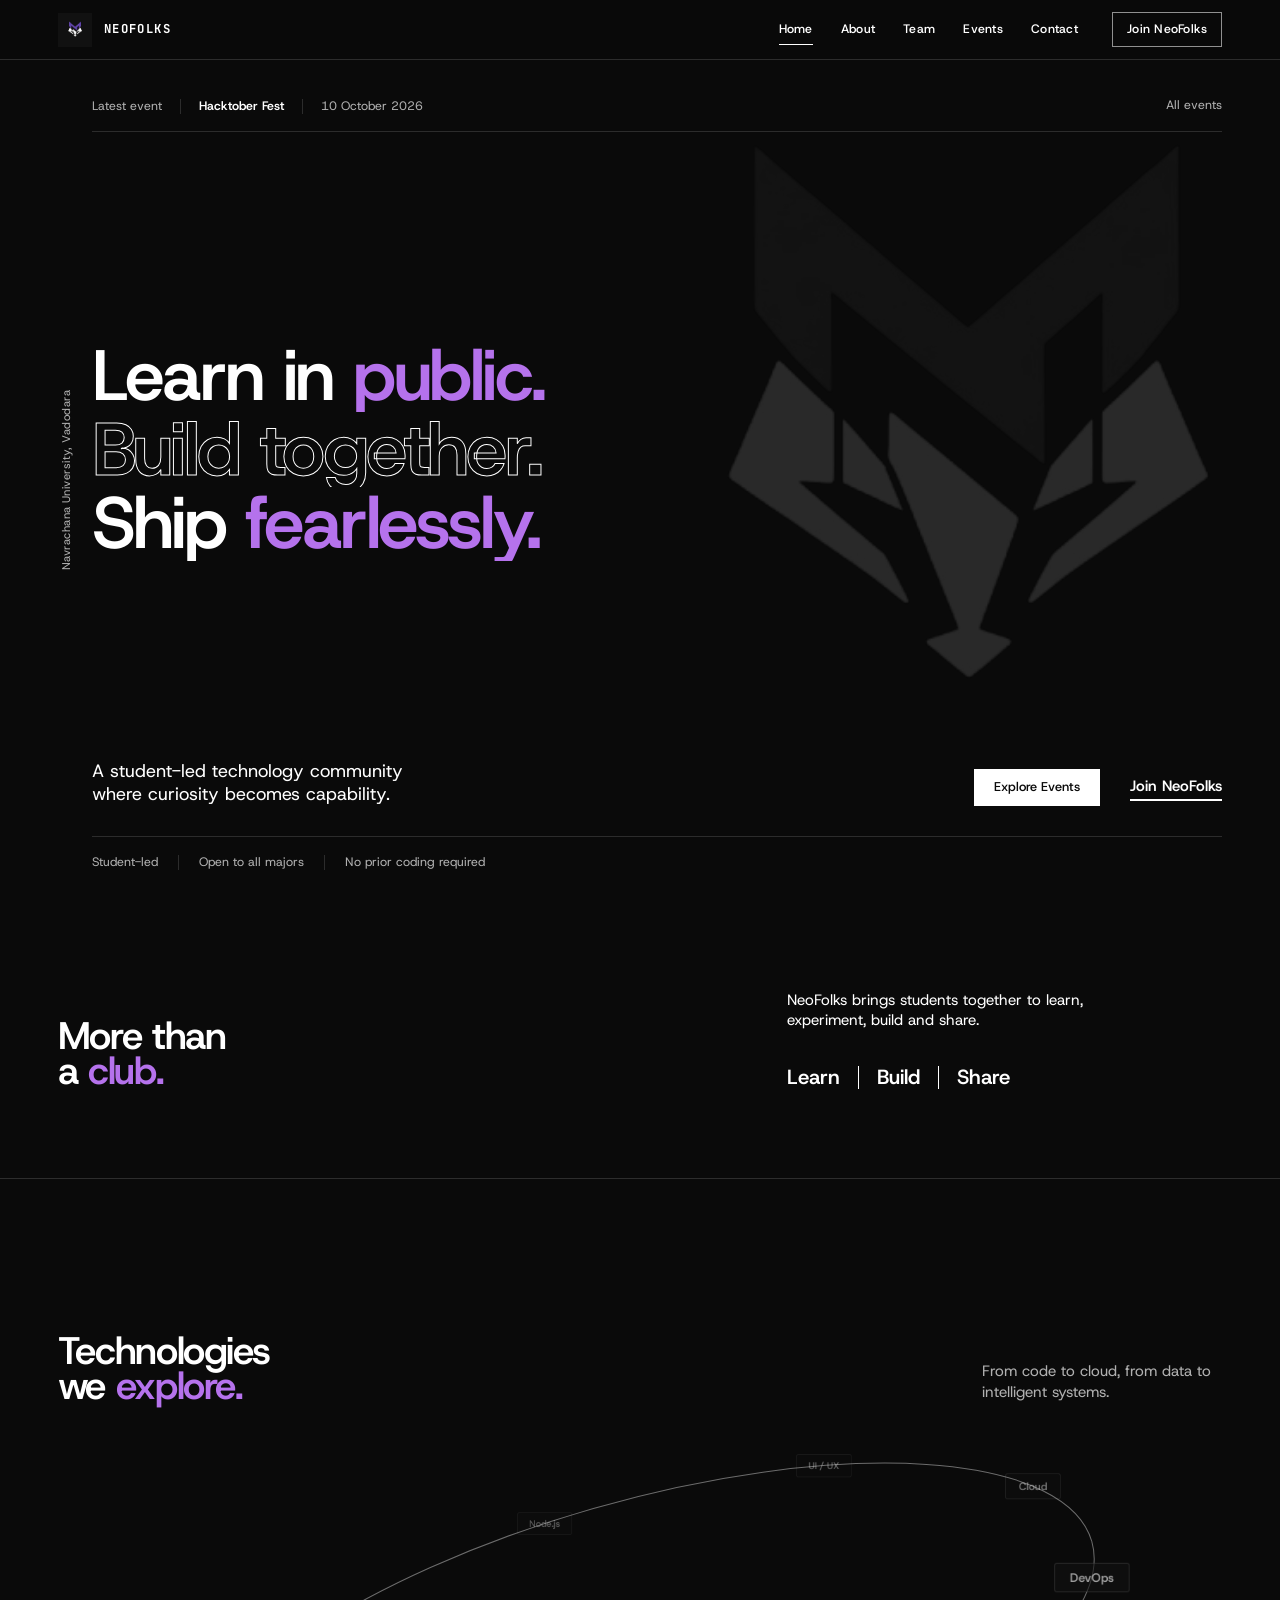
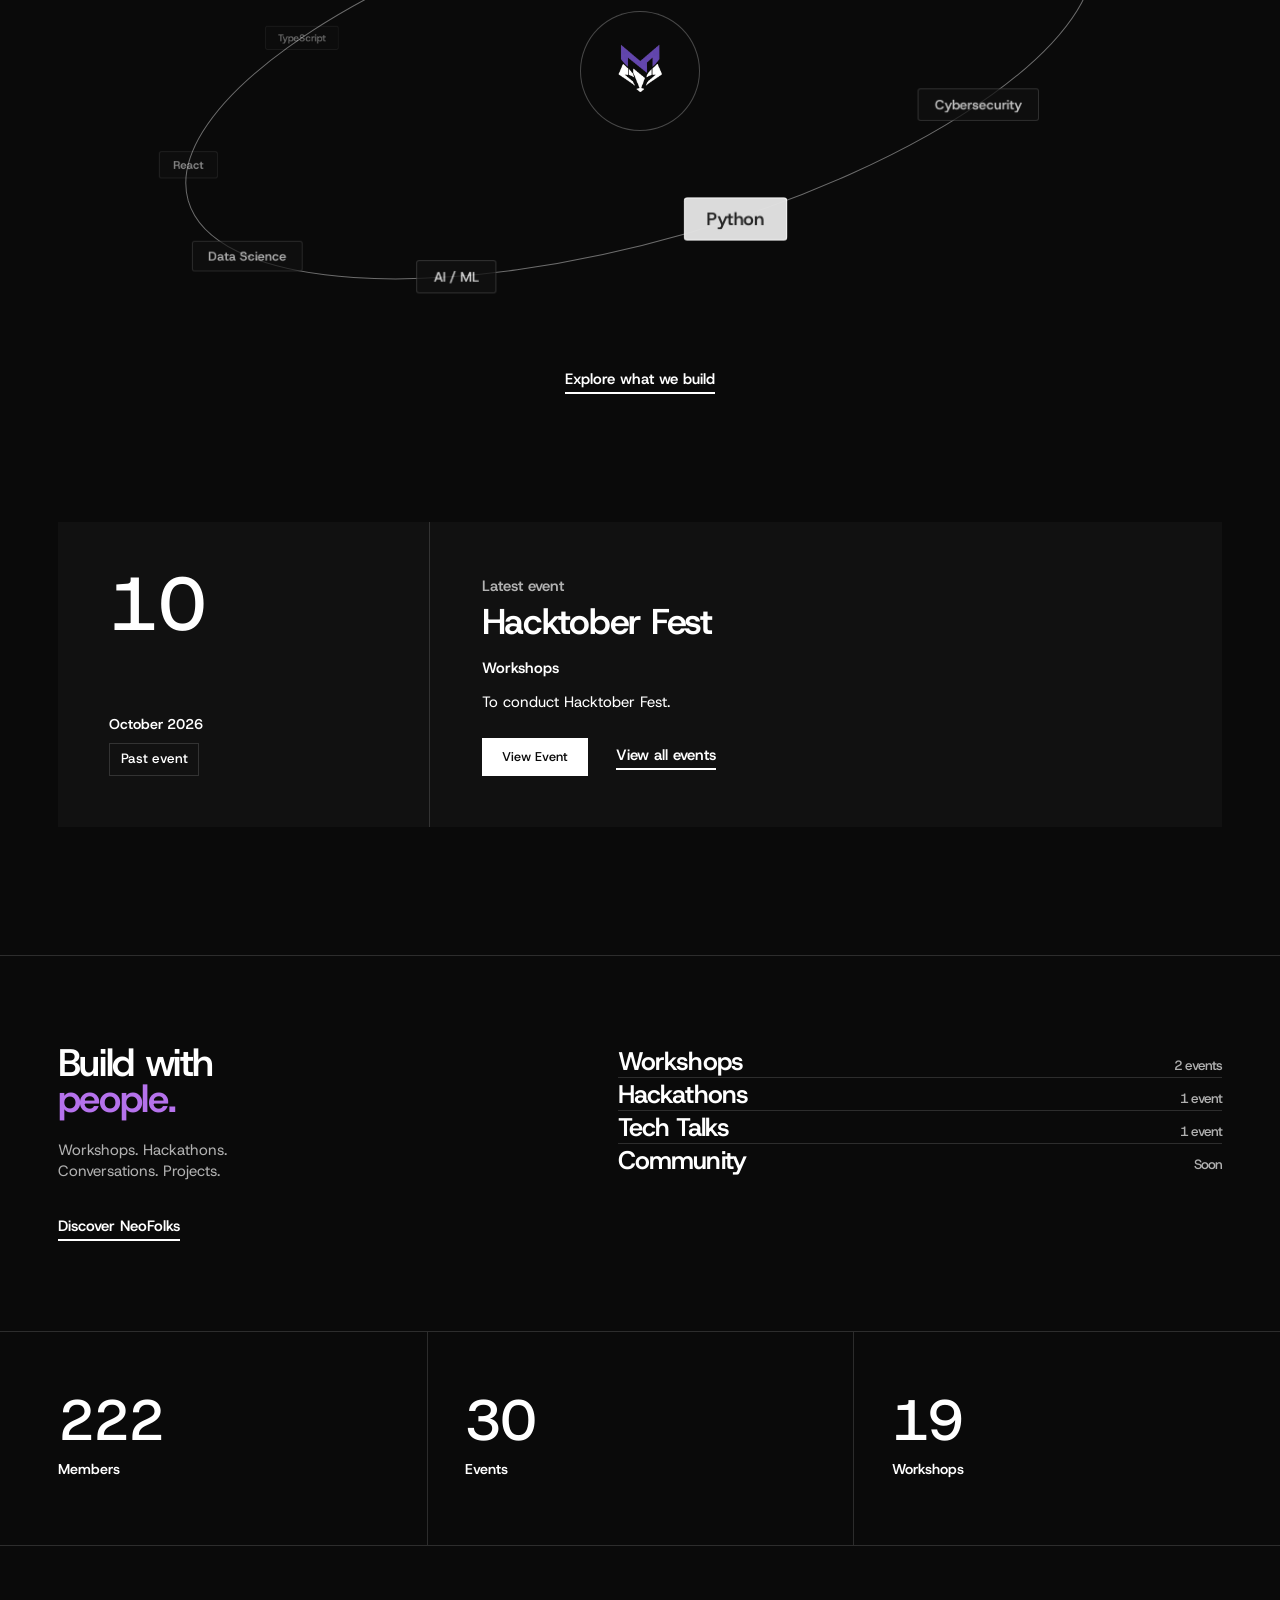
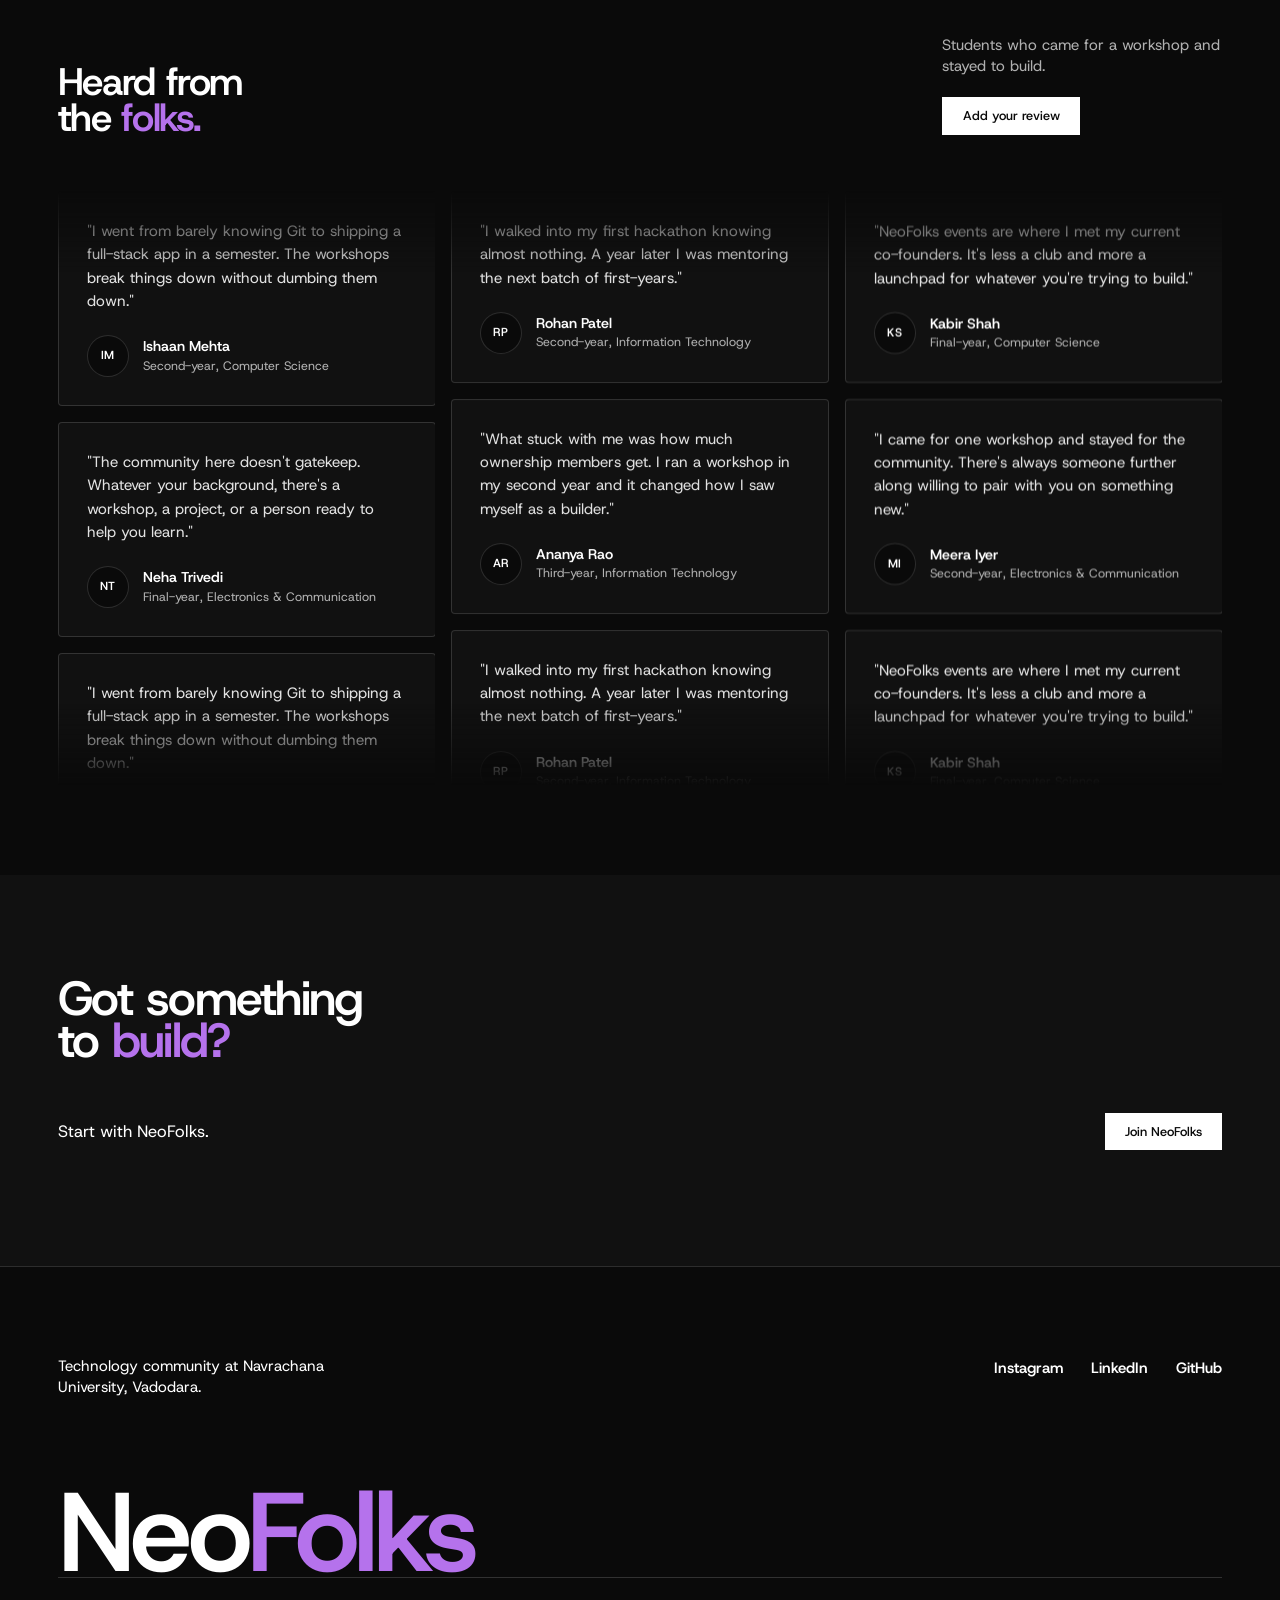
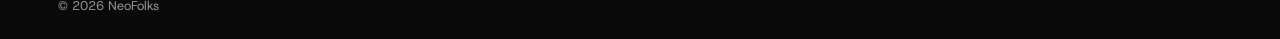
==== commit e85142f6: "abc" ====
--- a/PREVIEW.html
+++ b/PREVIEW.html
@@ -668,6 +668,131 @@
 .nav-join { font-size: .82rem; }
 .hero-logo { filter: grayscale(1); }
 @media (max-width: 820px) { .main-nav { gap: 14px; } .main-nav a:not(.nav-join), .nav-join { font-size: .78rem; } .nav-join { padding: .4em .8em !important; } }
+
+
+/* ==========================================================================
+   V11 additions: hero strip, reviews wall, events timeline
+   Same rules as the rest of the site: black, white, hairlines; purple only on highlighted words.
+   ========================================================================== */
+
+/* ---- hero strip: fills the top of the hero with the next event ---- */
+.hero-next {
+  position: relative; display: flex; align-items: center; flex-wrap: wrap; gap: 6px 0;
+  padding: 0 0 16px; border-bottom: 1px solid var(--line); font-size: .82rem; line-height: 1.2; color: var(--muted);
+  animation: hn-in .9s var(--ease) .7s both;
+}
+.hero-next > span + span { padding-left: 18px; margin-left: 18px; border-left: 1px solid var(--line); }
+.hero-next > .hn-all { border: 0; margin-left: auto; padding-left: 0; }
+.hero-next > [hidden] { display: none; }
+.hn-title { color: var(--fg); font-weight: 600; }
+.hn-count { color: var(--fg); }
+.hn-all { background-image: linear-gradient(var(--fg), var(--fg)); background-repeat: no-repeat; background-position: 0 100%; background-size: 0 1px; padding-bottom: 2px !important; transition: background-size .35s var(--ease), color .25s; }
+.hero-next:hover .hn-all, .hero-next:focus-visible .hn-all { background-size: 100% 1px; color: var(--fg); }
+.hero-next:hover .hn-title { text-decoration: underline; text-underline-offset: 3px; }
+@keyframes hn-in { from { opacity: 0; transform: translateY(-8px); } to { opacity: 1; transform: none; } }
+@media (max-width: 560px) {
+  .hero-next > .hn-all { display: none; }
+  .hn-count { flex-basis: 100%; margin-left: 0 !important; padding-left: 0 !important; border-left: 0 !important; }
+}
+
+/* ---- reviews ---- */
+.reviews { border-top: 1px solid var(--line); overflow: hidden; }
+.rw-head { display: flex; justify-content: space-between; align-items: flex-end; gap: 32px; flex-wrap: wrap; }
+.rw-head-side { display: flex; flex-direction: column; align-items: flex-start; gap: 20px; max-width: 28ch; }
+.rw-head-side p { color: var(--muted); font-size: 1rem; line-height: 1.4; }
+
+.rw-form-wrap { margin-top: clamp(28px, 4vw, 48px); }
+.rw-form { display: grid; grid-template-columns: repeat(3, minmax(0, 1fr)); gap: 22px 28px; padding: clamp(20px, 3vw, 36px); border: 1px solid var(--line); border-radius: 4px; background: var(--ink-2); }
+.rw-field { display: flex; flex-direction: column; gap: 8px; min-width: 0; }
+.rw-wide { grid-column: 1 / -1; }
+.rw-field label { font-size: .82rem; color: var(--muted); }
+.rw-in {
+  width: 100%; padding: .55em 0; font: 500 1rem/1.4 var(--text); color: var(--fg); background: transparent;
+  border: 0; border-bottom: 1px solid rgba(255,255,255,.35); border-radius: 0; transition: border-color .25s, background .25s;
+}
+.rw-in::placeholder { color: rgba(255,255,255,.32); }
+.rw-in:hover { border-color: rgba(255,255,255,.7); }
+.rw-in:focus { outline: 0; border-color: #fff; background: rgba(255,255,255,.06); }
+select.rw-in { appearance: none; cursor: pointer; }
+select.rw-in:invalid { color: rgba(255,255,255,.32); }
+select.rw-in option { background: var(--ink-2); color: var(--bone); }
+textarea.rw-in { resize: vertical; min-height: 5.2em; }
+.rw-count { align-self: flex-end; font-size: .78rem; color: var(--muted); font-variant-numeric: tabular-nums; }
+.rw-actions { display: flex; align-items: center; gap: 28px; flex-wrap: wrap; }
+.rw-done { padding: clamp(20px, 3vw, 36px); border: 1px solid var(--line); border-radius: 4px; background: var(--ink-2); }
+.rw-done:focus { outline: 0; }
+.rw-done h3 { font: 600 clamp(1.3rem, 2.4vw, 2rem)/1 var(--display); letter-spacing: -0.03em; }
+.rw-done p { margin: 12px 0 20px; color: var(--muted); }
+
+.rw-wall {
+  display: grid; grid-template-columns: repeat(var(--cols, 3), minmax(0, 1fr)); gap: 16px;
+  height: clamp(440px, 66vh, 620px); margin-top: clamp(32px, 5vw, 56px); overflow: hidden;
+  -webkit-mask-image: linear-gradient(transparent, #000 14%, #000 86%, transparent); mask-image: linear-gradient(transparent, #000 14%, #000 86%, transparent);
+}
+.rw-col { min-width: 0; overflow: hidden; }
+.rw-track { display: flex; flex-direction: column; animation: rw-up var(--dur, 40s) linear infinite; animation-delay: calc(var(--dur, 40s) * var(--off, 0) * -1); will-change: transform; }
+.rw-col.rev .rw-track { animation-direction: reverse; }
+.rw-wall:hover .rw-track, .rw-wall:focus-within .rw-track { animation-play-state: paused; }
+.rw-set { display: flex; flex-direction: column; gap: 16px; padding-bottom: 16px; }
+@keyframes rw-up { to { transform: translateY(-50%); } }
+.rw-card { padding: clamp(20px, 2.2vw, 28px); border: 1px solid var(--line); border-radius: 4px; background: var(--ink-2); transition: border-color .3s; }
+.rw-card:hover, .rw-card.is-new { border-color: rgba(255,255,255,.5); }
+.rw-quote { font-size: 1rem; line-height: 1.55; color: rgba(255,255,255,.88); }
+.rw-by { display: flex; align-items: center; gap: 14px; margin-top: 22px; }
+.rw-av { flex: none; width: 42px; height: 42px; display: grid; place-items: center; border-radius: 50%; border: 1px solid var(--line); background: var(--ink); font: 600 .78rem/1 var(--display); letter-spacing: .05em; }
+.rw-name { font-weight: 600; font-size: .95rem; line-height: 1.2; }
+.rw-role { margin-top: 2px; font-size: .82rem; line-height: 1.3; color: var(--muted); }
+@media (max-width: 960px) { .rw-form { grid-template-columns: repeat(2, minmax(0, 1fr)); } }
+@media (max-width: 640px) { .rw-form { grid-template-columns: 1fr; } .rw-wall { height: clamp(440px, 70vh, 560px); } }
+@media (prefers-reduced-motion: reduce) {
+  .rw-wall { height: auto; -webkit-mask-image: none; mask-image: none; }
+  .rw-track { animation: none; }
+  .rw-set[aria-hidden="true"] { display: none; }
+}
+
+/* ---- events timeline ---- */
+.tl-wrap { position: relative; padding: clamp(40px, 6vw, 80px) var(--pad) clamp(56px, 9vw, 130px); }
+.tl-svg { position: absolute; inset: 0; width: 100%; height: 100%; overflow: visible; pointer-events: none; -webkit-mask-image: linear-gradient(transparent, #000 56px, #000 calc(100% - 120px), transparent); mask-image: linear-gradient(transparent, #000 56px, #000 calc(100% - 120px), transparent); }
+.tl-svg path { fill: none; stroke-linecap: round; }
+.tl-base { stroke: rgba(255,255,255,.2); stroke-width: 1; }
+.tl-prog { stroke: #fff; stroke-width: 1.5; stroke-dashoffset: 99999; }
+.tl { position: relative; z-index: 1; margin: 0; padding: 0; list-style: none; display: flex; flex-direction: column; gap: clamp(56px, 9vw, 120px); }
+.tl-item { position: relative; width: 42%; }
+.tl-item.is-r { margin-left: auto; }
+.tl-node {
+  position: absolute; top: 56px; z-index: 2; width: 14px; height: 14px; border-radius: 50%;
+  background: var(--ink); border: 1px solid rgba(255,255,255,.55); transition: background .4s, border-color .4s, box-shadow .5s;
+}
+.tl-item.is-l .tl-node { right: -50px; }
+.tl-item.is-r .tl-node { left: -50px; }
+.tl-item::before { content: ""; position: absolute; top: 63px; width: 43px; height: 1px; background: rgba(255,255,255,.28); }
+.tl-item.is-l::before { right: -43px; }
+.tl-item.is-r::before { left: -43px; }
+.tl-item.is-active .tl-node { background: #fff; border-color: #fff; box-shadow: 0 0 0 6px rgba(255,255,255,.1), 0 0 26px 2px rgba(255,255,255,.35); }
+.tl-card { padding: clamp(20px, 2.4vw, 32px); border: 1px solid var(--line); border-radius: 4px; background: var(--ink-2); cursor: default; transition: filter .6s var(--ease), opacity .6s var(--ease), border-color .4s; }
+.tl-wrap.is-live .tl-item:not(.is-active) .tl-card { filter: blur(3px); opacity: .42; cursor: pointer; }
+.tl-wrap.is-live .tl-item:not(.is-active) .tl-card:hover, .tl-wrap.is-live .tl-item:not(.is-active) .tl-card:focus-within { filter: blur(1px); opacity: .7; }
+.tl-item.is-active .tl-card { border-color: rgba(255,255,255,.3); }
+.tl-top { display: flex; justify-content: space-between; align-items: center; gap: 16px; }
+.tl-pill { display: inline-flex; align-items: center; gap: 8px; padding: .35em .95em; border: 1px solid var(--line); border-radius: 999px; font-size: .8rem; font-weight: 500; color: var(--muted); }
+.tl-pill.is-up { color: var(--fg); border-color: rgba(255,255,255,.55); }
+.tl-pill.is-up::before { content: ""; width: 6px; height: 6px; border-radius: 50%; background: #fff; }
+.tl-cat { font-size: .82rem; color: var(--muted); }
+.tl-card h3 { margin-top: 20px; font: 600 clamp(1.2rem, 1.9vw, 1.6rem)/1.1 var(--display); letter-spacing: -0.03em; }
+.tl-date { margin-top: 6px; color: var(--muted); }
+.tl-detail { margin-top: 18px; max-width: 36ch; }
+.tl-foot { display: flex; align-items: center; justify-content: space-between; gap: 16px; flex-wrap: wrap; margin-top: 24px; }
+.tl-count { font-size: .88rem; color: var(--muted); }
+@media (max-width: 820px) {
+  .tl-wrap { padding-left: calc(var(--pad) + 8px); }
+  .tl-item, .tl-item.is-r { width: auto; margin-left: 34px; }
+  .tl-item.is-l .tl-node, .tl-item.is-r .tl-node { left: -41px; right: auto; }
+  .tl-item.is-l::before, .tl-item.is-r::before { left: -34px; right: auto; width: 34px; }
+}
+@media (prefers-reduced-motion: reduce) {
+  .tl-wrap.is-live .tl-item:not(.is-active) .tl-card { filter: none; opacity: 1; }
+}
+
 </style>
 </head>
 <body data-page="home">
@@ -725,6 +850,16 @@
     { iso: "2023-12-10", title: "Web Development Bootcamp", cat: "seminars",     detail: "Intensive 3-day bootcamp covering HTML, CSS, JavaScript and React." },
     { iso: "2023-12-01", title: "Winter Code Hackathon",    cat: "competitions", detail: "24-hour coding marathon with innovative campus solutions." }
   ],
+  /* Member reviews shown on Home. Newest reviews added through the form are kept on the visitor's device
+     (see NF.reviews in js/main.js) until a backend exists. Add more here: name, year, course, text. */
+  reviews: [
+    { name: "Ishaan Mehta", year: "Second-year", course: "Computer Science",           text: "I went from barely knowing Git to shipping a full-stack app in a semester. The workshops break things down without dumbing them down." },
+    { name: "Rohan Patel",  year: "Second-year", course: "Information Technology",     text: "I walked into my first hackathon knowing almost nothing. A year later I was mentoring the next batch of first-years." },
+    { name: "Kabir Shah",   year: "Final-year",  course: "Computer Science",           text: "NeoFolks events are where I met my current co-founders. It's less a club and more a launchpad for whatever you're trying to build." },
+    { name: "Neha Trivedi", year: "Final-year",  course: "Electronics & Communication",text: "The community here doesn't gatekeep. Whatever your background, there's a workshop, a project, or a person ready to help you learn." },
+    { name: "Ananya Rao",   year: "Third-year",  course: "Information Technology",     text: "What stuck with me was how much ownership members get. I ran a workshop in my second year and it changed how I saw myself as a builder." },
+    { name: "Meera Iyer",   year: "Second-year", course: "Electronics & Communication",text: "I came for one workshop and stayed for the community. There's always someone further along willing to pair with you on something new." }
+  ],
   catLabels: { workshops: "Workshops", seminars: "Seminars", competitions: "Competitions", community: "Community" }
 };
 
@@ -921,6 +1056,20 @@
       t.querySelector('[data-detail]').textContent = next.detail;
     }
 
+    // hero strip: the next event, so the top of the page carries live information
+    const hn = document.getElementById('heroNext');
+    if (hn && next) {
+      const f = (k) => hn.querySelector('[data-hn="' + k + '"]');
+      f('kicker').textContent = up ? 'Next up' : 'Latest event';
+      f('title').textContent = next.title;
+      f('date').textContent = next.d.getDate() + ' ' + MONTHS_LONG[next.d.getMonth()] + ' ' + next.d.getFullYear();
+      const c = up ? countText(next.d) : '';
+      f('count').textContent = c; f('count').hidden = !c;
+      hn.hidden = false;
+    }
+
+    NF.reviews && NF.reviews();
+
     // community word list shows how many events each holds
     document.querySelectorAll('[data-count-cat]').forEach((el) => {
       const n = D().events.filter((e) => e.cat === el.dataset.countCat).length;
@@ -946,6 +1095,87 @@
     } else stats.forEach(run);
   };
 
+
+  /* ---------- REVIEWS (home): a slow wall of cards, plus a form to add yours ----------
+     No backend yet: a new review is saved on the visitor's device (localStorage) and shown on the wall.
+     To collect reviews for everyone, send `r` to your API inside the submit handler (marked below) and load them into D().reviews. */
+  const RW_KEY = 'neofolks-reviews';
+  const rwLoad = () => { try { const a = JSON.parse(localStorage.getItem(RW_KEY) || '[]'); return Array.isArray(a) ? a.filter((r) => r && r.name && r.text) : []; } catch (e) { return []; } };
+  const rwSave = (list) => { try { localStorage.setItem(RW_KEY, JSON.stringify(list.slice(0, 20))); } catch (e) {} };
+  const initialsOf = (n) => n.trim().split(/\s+/).slice(0, 2).map((w) => w[0]).join('').toUpperCase();
+
+  NF.reviews = function () {
+    const wall = document.getElementById('rwWall');
+    if (!wall) return;
+    const $ = (id) => document.getElementById(id);
+    const toggle = $('rwToggle'), wrap = $('rwFormWrap'), form = $('rwForm'), done = $('rwDone'), count = $('rwCount');
+    let mine = rwLoad(), fresh = null, cols = 0;
+
+    const card = (r) => {
+      const a = document.createElement('article'); a.className = 'rw-card' + (r === fresh ? ' is-new' : '');
+      const q = document.createElement('p'); q.className = 'rw-quote'; q.textContent = '"' + r.text + '"';
+      const by = document.createElement('div'); by.className = 'rw-by';
+      const av = document.createElement('span'); av.className = 'rw-av'; av.setAttribute('aria-hidden', 'true'); av.textContent = initialsOf(r.name);
+      const who = document.createElement('div');
+      const nm = document.createElement('p'); nm.className = 'rw-name'; nm.textContent = r.name;
+      const rl = document.createElement('p'); rl.className = 'rw-role'; rl.textContent = r.year + ', ' + r.course;
+      who.append(nm, rl); by.append(av, who); a.append(q, by); return a;
+    };
+
+    function build() {
+      const n = innerWidth >= 960 ? 3 : innerWidth >= 640 ? 2 : 1;
+      cols = n; wall.style.setProperty('--cols', n); wall.textContent = '';
+      const list = mine.concat(D().reviews || []);
+      const buckets = Array.from({ length: n }, () => []);
+      list.forEach((r, i) => buckets[i % n].push(r));
+      buckets.forEach((items, c) => {
+        const col = document.createElement('div'); col.className = 'rw-col' + (c % 2 ? ' rev' : '');
+        col.style.setProperty('--off', [0, 0.38, 0.7][c] || 0);
+        const track = document.createElement('div'); track.className = 'rw-track';
+        const set = document.createElement('div'); set.className = 'rw-set';
+        items.forEach((r) => set.appendChild(card(r)));
+        track.appendChild(set); col.appendChild(track); wall.appendChild(col);
+      });
+      if (reduce) return;
+      // each column loops: repeat its cards until they overflow the wall, then clone the set for a seamless -50% scroll
+      wall.querySelectorAll('.rw-col').forEach((col) => {
+        const track = col.firstChild, set = track.firstChild, base = [...set.children];
+        if (!base.length) return;
+        for (let g = 0; set.offsetHeight < wall.clientHeight + 40 && g < 8; g++) {
+          base.forEach((el) => { const c = el.cloneNode(true); c.setAttribute('aria-hidden', 'true'); set.appendChild(c); });
+        }
+        const clone = set.cloneNode(true); clone.setAttribute('aria-hidden', 'true'); track.appendChild(clone);
+        col.style.setProperty('--dur', Math.max(26, Math.round(set.offsetHeight / 24)) + 's');
+      });
+    }
+    build();
+
+    const onResize = () => { if (!wall.isConnected) { removeEventListener('resize', onResize); return; } const n = innerWidth >= 960 ? 3 : innerWidth >= 640 ? 2 : 1; if (n !== cols) build(); };
+    addEventListener('resize', onResize, { passive: true });
+
+    const setOpen = (open) => {
+      wrap.hidden = !open; toggle.setAttribute('aria-expanded', String(open)); toggle.textContent = open ? 'Close' : 'Add your review';
+      if (open) { form.hidden = false; done.hidden = true; form.elements.name.focus({ preventScroll: true }); }
+    };
+    toggle.addEventListener('click', () => setOpen(wrap.hidden));
+    $('rwCancel').addEventListener('click', () => { setOpen(false); toggle.focus(); });
+    $('rwAgain').addEventListener('click', () => { form.reset(); count.textContent = '0 / 220'; form.hidden = false; done.hidden = true; form.elements.name.focus(); });
+    form.elements.text.addEventListener('input', (e) => { count.textContent = e.target.value.length + ' / 220'; });
+
+    form.addEventListener('submit', (e) => {
+      e.preventDefault();
+      if (!form.reportValidity()) return;
+      const d = Object.fromEntries(new FormData(form));
+      const r = { name: d.name.trim(), course: d.course.trim(), year: d.year, text: d.text.trim().replace(/\s+/g, ' ') };
+      /* Backend hook: fetch('/api/reviews', { method: 'POST', body: JSON.stringify(r) }) */
+      fresh = r; mine.unshift(r); rwSave(mine); build();
+      form.reset(); count.textContent = '0 / 220';
+      done.querySelector('[data-name]').textContent = r.name.split(' ')[0];
+      form.hidden = true; done.hidden = false; done.focus({ preventScroll: true });
+      wall.scrollIntoView({ block: 'center', behavior: reduce ? 'auto' : 'smooth' });
+    });
+  };
+
   /* ---------- ABOUT ---------- */
   NF.pages.about = function () {
     const panels = [...document.querySelectorAll('.v-panel')];
@@ -970,6 +1200,66 @@
     }).join('');
   };
 
+
+  /* ---------- EVENTS timeline: a winding path, one event in focus at a time ---------- */
+  const TL = { root: null, items: [], cum: [], ys: [], total: 0, H: 0 };
+  const SVGNS = 'http://www.w3.org/2000/svg';
+  function tlMid() {
+    const hh = parseFloat(getComputedStyle(document.documentElement).getPropertyValue('--hh')) || 60;
+    const fb = document.getElementById('filterBar'), fh = fb ? fb.offsetHeight : 0;
+    return hh + fh + (innerHeight - hh - fh) / 2;
+  }
+  function tlLayout() {
+    const root = TL.root; if (!root || !root.isConnected) return;
+    const svg = root.querySelector('.tl-svg'), base = svg.querySelector('.tl-base'), prog = svg.querySelector('.tl-prog');
+    const rb = root.getBoundingClientRect(), W = root.offsetWidth, H = root.offsetHeight;
+    svg.setAttribute('viewBox', '0 0 ' + W + ' ' + H); svg.setAttribute('width', W); svg.setAttribute('height', H);
+    const pts = [...root.querySelectorAll('.tl-node')].map((n) => { const r = n.getBoundingClientRect(); return { x: r.left - rb.left + r.width / 2, y: r.top - rb.top + r.height / 2 }; });
+    if (!pts.length) return;
+    let d = 'M ' + pts[0].x + ' 0 L ' + pts[0].x + ' ' + pts[0].y;
+    const ds = [d];
+    for (let i = 1; i < pts.length; i++) {
+      const a = pts[i - 1], b = pts[i], k = (b.y - a.y) * 0.55;
+      d += ' C ' + a.x + ' ' + (a.y + k) + ' ' + b.x + ' ' + (b.y - k) + ' ' + b.x + ' ' + b.y; ds.push(d);
+    }
+    const end = d + ' L ' + pts[pts.length - 1].x + ' ' + H;
+    base.setAttribute('d', end); prog.setAttribute('d', end);
+    const tmp = document.createElementNS(SVGNS, 'path'); svg.appendChild(tmp);
+    TL.cum = ds.map((x) => { tmp.setAttribute('d', x); return tmp.getTotalLength(); });
+    tmp.setAttribute('d', end); TL.total = tmp.getTotalLength(); tmp.remove();
+    TL.ys = pts.map((p) => p.y); TL.H = H;
+    prog.style.strokeDasharray = TL.total;
+    tlTick(); root.classList.add('is-live');
+  }
+  function tlTick() {
+    const root = TL.root; if (!root || !root.isConnected || !TL.ys.length) return;
+    const rb = root.getBoundingClientRect(), mid = tlMid();
+    let best = 0, bd = Infinity;
+    TL.items.forEach((it, i) => { const r = it.getBoundingClientRect(), dist = Math.abs(r.top + r.height / 2 - mid); if (dist < bd) { bd = dist; best = i; } });
+    TL.items.forEach((it, i) => it.classList.toggle('is-active', i === best));
+    const cy = mid - rb.top, ys = [0].concat(TL.ys, TL.H), ls = [0].concat(TL.cum, TL.total);
+    let L = cy <= 0 ? 0 : cy >= TL.H ? TL.total : 0;
+    if (cy > 0 && cy < TL.H) for (let k = 1; k < ys.length; k++) if (cy <= ys[k]) { L = ls[k - 1] + ((cy - ys[k - 1]) / ((ys[k] - ys[k - 1]) || 1)) * (ls[k] - ls[k - 1]); break; }
+    root.querySelector('.tl-prog').style.strokeDashoffset = TL.total - L;
+  }
+  let tlBound = false, tlA = false, tlB = false;
+  NF.timeline = function (root) {
+    TL.root = root; TL.items = [...root.querySelectorAll('.tl-item')];
+    if (!tlBound) {
+      tlBound = true;
+      addEventListener('scroll', () => { if (tlA) return; tlA = true; requestAnimationFrame(() => { tlA = false; tlTick(); }); }, { passive: true });
+      addEventListener('resize', () => { if (tlB) return; tlB = true; requestAnimationFrame(() => { tlB = false; tlLayout(); }); }, { passive: true });
+      if (document.fonts && document.fonts.ready) document.fonts.ready.then(tlLayout);
+    }
+    // choose an event: bring it to the middle of the screen
+    root.addEventListener('click', (e) => {
+      const it = e.target.closest('.tl-item'); if (!it || e.target.closest('a') || it.classList.contains('is-active')) return;
+      const r = it.getBoundingClientRect();
+      scrollBy({ top: r.top + r.height / 2 - tlMid(), behavior: reduce ? 'auto' : 'smooth' });
+    });
+    tlLayout(); requestAnimationFrame(tlLayout);
+  };
+
   /* ---------- EVENTS ---------- */
   NF.pages.events = function () {
     const app = document.getElementById('eventsApp');
@@ -986,23 +1276,26 @@
     const bar = document.getElementById('filterBar');
     const out = document.getElementById('eventsOut');
 
-    const upCard = (e) => `<article class="up">
-      <div class="up-date"><b>${pad(e.d.getDate())}</b><span>${MONTHS[e.d.getMonth()]} ${e.d.getFullYear()}</span></div>
-      <div class="up-body"><p class="tag">${labels[e.cat]}</p><h3>${e.title}</h3><p>${e.detail}</p>
-      <p class="up-count">${countText(e.d)}</p><a class="btn" href="join.html">Join NeoFolks</a></div></article>`;
-    const row = (e) => `<li class="ev-row">
-      <div class="ev-date"><b>${pad(e.d.getDate())}</b><span>${MONTHS[e.d.getMonth()]} ${e.d.getFullYear()}</span></div>
-      <h3 class="ev-title">${e.title}</h3><p class="ev-cat">${labels[e.cat]}</p><p class="ev-detail">${e.detail}</p></li>`;
+    const longDate = (d) => d.getDate() + ' ' + MONTHS_LONG[d.getMonth()] + ' ' + d.getFullYear();
+    const tlItem = (e, i, isUp) => `<li class="tl-item ${i % 2 ? 'is-r' : 'is-l'}">
+      <span class="tl-node" aria-hidden="true"></span>
+      <article class="tl-card">
+        <div class="tl-top"><span class="tl-pill${isUp ? ' is-up' : ''}">${isUp ? 'Upcoming' : 'Past'}</span><span class="tl-cat">${labels[e.cat]}</span></div>
+        <h3>${e.title}</h3><p class="tl-date">${longDate(e.d)}</p><p class="tl-detail">${e.detail}</p>
+        ${isUp ? `<div class="tl-foot"><span class="tl-count">${countText(e.d)}</span><a class="link" href="join.html">Join NeoFolks</a></div>` : ''}
+      </article></li>`;
 
     function render() {
       bar.innerHTML = cats.map((c) => `<button type="button" class="f-btn" aria-pressed="${c === filter}" data-f="${c}">${c === 'all' ? 'All' : labels[c]}<sup>${count(c)}</sup></button>`).join('');
       const u = upcoming.filter((e) => filter === 'all' || e.cat === filter);
       const p = past.filter((e) => filter === 'all' || e.cat === filter);
-      let html = '';
-      if (u.length) html += `<section class="ev-block" id="upcoming"><h2 class="ev-h">Upcoming</h2>${u.map(upCard).join('')}</section>`;
-      if (p.length) html += `<section class="ev-block"><h2 class="ev-h">Past</h2><ul class="ev-list">${p.map(row).join('')}</ul></section>`;
-      if (!u.length && !p.length) html = `<div class="ev-empty"><h2>Nothing listed under ${labels[filter]} yet.</h2><p>Have an idea for one? Tell us and we will help you run it.</p><a class="btn" href="contact.html">Suggest an event</a></div>`;
-      out.innerHTML = html;
+      const list = u.map((e) => [e, true]).concat(p.map((e) => [e, false]));
+      if (!list.length) {
+        out.innerHTML = `<div class="ev-empty"><h2>Nothing listed under ${labels[filter]} yet.</h2><p>Have an idea for one? Tell us and we will help you run it.</p><a class="btn" href="contact.html">Suggest an event</a></div>`;
+        TL.root = null; return;
+      }
+      out.innerHTML = `<section class="ev-block tl-wrap" id="upcoming" aria-label="Event lineup"><svg class="tl-svg" aria-hidden="true" focusable="false"><path class="tl-base"/><path class="tl-prog"/></svg><ol class="tl">${list.map(([e, isUp], i) => tlItem(e, i, isUp)).join('')}</ol></section>`;
+      NF.timeline(out.querySelector('.tl-wrap'));
     }
     bar.addEventListener('click', (e) => {
       const b = e.target.closest('[data-f]'); if (!b) return;
@@ -1124,7 +1417,7 @@
 <script>
 window.NF_PREVIEW = true;
 (function(){
-  const PAGES = {"home": "\n<section class=\"hero\">\n  <img class=\"hero-logo\" src=\"[data-uri]\" alt=\"\" aria-hidden=\"true\">\n  <p class=\"hero-side\">Navrachana University, Vadodara</p>\n  <h1 class=\"hero-title\">\n    <span class=\"hl\" style=\"--i:0;--w:56%\"><span data-fit>Learn in <em class=\"pu\">public.</em></span></span>\n    <span class=\"hl hl-outline\" style=\"--i:1;--w:100%\"><span data-fit>Build together.</span></span>\n    <span class=\"hl\" style=\"--i:2;--w:150%\"><span data-fit>Ship <em class=\"pu\">fearlessly.</em></span></span>\n  </h1>\n  <div class=\"hero-foot\">\n    <p class=\"hero-lede\">A student-led technology community where curiosity becomes capability.</p>\n    <div class=\"hero-actions\"><a class=\"btn\" href=\"events.html\">Explore Events</a><a class=\"link\" href=\"join.html\">Join NeoFolks</a></div>\n  </div>\n  <ul class=\"hero-facts\"><li>Student-led</li><li>Open to all majors</li><li>No prior coding required</li></ul>\n</section>\n\n<section class=\"intro sec\">\n  <h2 class=\"h-display\">More than<br>a <em class=\"pu\">club.</em></h2>\n  <div class=\"intro-side\">\n    <p>NeoFolks brings students together to learn, experiment, build and share.</p>\n    <p class=\"trio\" aria-label=\"Learn, build, share\"><span>Learn</span><i class=\"slash\"></i><span>Build</span><i class=\"slash\"></i><span>Share</span></p>\n  </div>\n</section>\n\n<section class=\"orbit-sec\" id=\"technologies\">\n  <div class=\"orbit-head\"><h2 class=\"h-display\">Technologies<br>we <em class=\"pu\">explore.</em></h2><p>From code to cloud, from data to intelligent systems.</p></div>\n  <div class=\"orbit-stage\" id=\"orbitStage\" role=\"group\" aria-label=\"Technologies we explore. Choose one to bring it to the front.\">\n    <div class=\"orbit-center\"><img src=\"[data-uri]\" alt=\"NeoFolks\"></div>\n  </div>\n  <div class=\"orbit-foot\"><a class=\"link\" href=\"events.html\">Explore what we build</a></div>\n</section>\n\n<section class=\"next\">\n  <article class=\"ticket\" id=\"nextTicket\">\n    <div class=\"ticket-date\"><b class=\"t-day\" data-day>10</b><div><span class=\"t-month\" data-month>October 2026</span><span class=\"t-count\" data-count></span></div></div>\n    <div class=\"ticket-main\">\n      <div><p class=\"ticket-kicker\" data-kicker>Next up</p><h2 data-title>Hacktober Fest</h2>\n        <p class=\"ticket-meta\"><span data-cat>Workshops</span></p><p class=\"t-detail\" data-detail>To conduct Hacktober Fest.</p></div>\n      <div class=\"ticket-actions\"><a class=\"btn\" href=\"events.html\">View Event</a><a class=\"link\" href=\"events.html\">View all events</a></div>\n    </div>\n  </article>\n</section>\n\n<section class=\"community sec\">\n  <div class=\"community-copy\"><h2 class=\"h-display\">Build with<br><em class=\"pu\">people.</em></h2><p>Workshops. Hackathons. Conversations. Projects.</p><a class=\"link\" href=\"about.html\">Discover NeoFolks</a></div>\n  <ul class=\"c-list\">\n    <li><a href=\"events.html?filter=workshops\">Workshops<small data-count-cat=\"workshops\"></small></a></li>\n    <li><a href=\"events.html?filter=competitions\">Hackathons<small data-count-cat=\"competitions\"></small></a></li>\n    <li><a href=\"events.html?filter=seminars\">Tech Talks<small data-count-cat=\"seminars\"></small></a></li>\n    <li><a href=\"events.html?filter=community\">Community<small data-count-cat=\"community\"></small></a></li>\n  </ul>\n</section>\n\n<section class=\"stats\" aria-label=\"NeoFolks in numbers\">\n  <div class=\"stat\"><b data-stat=\"240\" data-suffix=\"+\">240+</b><span>Members</span></div>\n  <div class=\"stat\"><b data-stat=\"32\">32</b><span>Events</span></div>\n  <div class=\"stat\"><b data-stat=\"21\">21</b><span>Workshops</span></div>\n</section>\n\n<section class=\"cta\">\n  <h2>Got something<br>to <em class=\"pu\">build?</em></h2>\n  <div class=\"cta-row\"><p>Start with NeoFolks.</p><a class=\"btn\" href=\"join.html\">Join NeoFolks</a></div>\n</section>\n", "about": "\n<section class=\"a-hero\">\n  <p class=\"a-dim\">About NeoFolks</p>\n  <h1>A community for people who like to <em class=\"pu\">build.</em></h1>\n  <p class=\"a-lede\">NeoFolks is the technology community at Navrachana University, Vadodara &mdash; bringing students together through learning, experimentation and collaboration.</p>\n</section>\n\n<section class=\"a-do sec\">\n  <div class=\"a-do-title\"><h2>Learn.<br>Build.<br><em class=\"pu\">Share.</em></h2></div>\n  <div class=\"do-list\">\n    <article class=\"do-item\"><h3>Technical Workshops</h3><p>Hands-on sessions across web development, AI/ML, cloud computing and emerging technologies.</p></article>\n    <article class=\"do-item\"><h3>Community Building</h3><p>A supportive network of students who learn, grow and innovate together.</p></article>\n    <article class=\"do-item\"><h3>Tech Events</h3><p>Hackathons, tech talks, coding competitions and industry sessions.</p></article>\n    <article class=\"do-item\"><h3>Mentorship</h3><p>Guidance from peers and industry professionals.</p></article>\n  </div>\n</section>\n\n<section class=\"vals sec\">\n  <h2 class=\"h-display\">Built on <em class=\"pu\">curiosity.</em></h2>\n  <div class=\"vals-row\">\n    <button type=\"button\" class=\"v-panel tone-violet\" aria-expanded=\"true\"><span class=\"v-title\">Innovation</span><span class=\"v-text\">Explore what is possible.</span></button>\n    <button type=\"button\" class=\"v-panel tone-ink\" aria-expanded=\"false\"><span class=\"v-title\">Collaboration</span><span class=\"v-text\">Build better together.</span></button>\n    <button type=\"button\" class=\"v-panel tone-lilac\" aria-expanded=\"false\"><span class=\"v-title\">Learning</span><span class=\"v-text\">Keep growing.</span></button>\n    <button type=\"button\" class=\"v-panel tone-ember\" aria-expanded=\"false\"><span class=\"v-title\">Inclusivity</span><span class=\"v-text\">Everyone gets to learn.</span></button>\n  </div>\n</section>\n\n<section class=\"lanes\" aria-labelledby=\"lanesH\">\n  <div class=\"lanes-head\"><h2 class=\"h-display\" id=\"lanesH\">Technology has no <em class=\"pu\">single lane.</em></h2></div>\n  <div class=\"lane\" style=\"--dur:52s\"><div class=\"lane-track\"><div class=\"lane-set\"><span class=\"\">Web development</span><i></i><span class=\"o\">Mobile apps</span><i></i><span class=\"\">Data science</span><i></i><span class=\"o\">AI / ML</span><i></i></div><div class=\"lane-set\" aria-hidden=\"true\"><span class=\"\">Web development</span><i></i><span class=\"o\">Mobile apps</span><i></i><span class=\"\">Data science</span><i></i><span class=\"o\">AI / ML</span><i></i></div></div></div><div class=\"lane\" style=\"--dur:44s\"><div class=\"lane-track\"><div class=\"lane-set\"><span class=\"\">Cloud computing</span><i></i><span class=\"o\">Cybersecurity</span><i></i><span class=\"\">UI / UX</span><i></i><span class=\"o\">Blockchain</span><i></i></div><div class=\"lane-set\" aria-hidden=\"true\"><span class=\"\">Cloud computing</span><i></i><span class=\"o\">Cybersecurity</span><i></i><span class=\"\">UI / UX</span><i></i><span class=\"o\">Blockchain</span><i></i></div></div></div><div class=\"lane\" style=\"--dur:58s\"><div class=\"lane-track\"><div class=\"lane-set\"><span class=\"\">IoT</span><i></i><span class=\"o\">Game development</span><i></i><span class=\"\">DevOps</span><i></i><span class=\"o\">IoT</span><i></i><span class=\"\">Game development</span><i></i><span class=\"o\">DevOps</span><i></i></div><div class=\"lane-set\" aria-hidden=\"true\"><span class=\"\">IoT</span><i></i><span class=\"o\">Game development</span><i></i><span class=\"\">DevOps</span><i></i><span class=\"o\">IoT</span><i></i><span class=\"\">Game development</span><i></i><span class=\"o\">DevOps</span><i></i></div></div></div>\n</section>\n\n<section class=\"mission\">\n  <h2 class=\"sr-only\">Mission</h2>\n  <article class=\"band tone-violet\" style=\"--k:0\"><p class=\"band-tag\">Growing community</p><h2>Community Building</h2><p>Explore, learn and innovate together.</p></article>\n  <article class=\"band tone-ink\" style=\"--k:1\"><p class=\"band-tag\">Industry focus</p><h2>Industry Connection</h2><p>Connect academic learning with real-world applications.</p></article>\n  <article class=\"band tone-lilac\" style=\"--k:2\"><p class=\"band-tag\">Tech excellence</p><h2>Technical Innovation</h2><p>Learn emerging technologies through hands-on experience.</p></article>\n</section>\n\n<section class=\"a-cta\">\n  <h2>Come curious. Leave <em class=\"pu\">capable.</em></h2>\n  <a class=\"btn\" href=\"join.html\">Join NeoFolks</a>\n</section>\n", "team": "\n<section class=\"t-hero\"><h1>Meet the folks behind NeoFolks.</h1><p>Students building the community they wanted to be part of.</p></section>\n<section class=\"roster\" id=\"roster\" aria-label=\"Team members\"></section>\n<section class=\"t-bottom\"><p>Different roles. One community.</p><a class=\"btn\" href=\"join.html\">Join the team</a></section>\n", "events": "\n<section class=\"e-hero\"><h1>Things are<br><em class=\"pu\">happening.</em></h1><p>Workshops, competitions, conversations and community.</p></section>\n<div class=\"filter-bar\" id=\"filterBar\" role=\"group\" aria-label=\"Filter events by type\"></div>\n<div id=\"eventsApp\"><div id=\"eventsOut\"></div></div>\n<section class=\"e-cta\"><h2>See you at the <em class=\"pu\">next one.</em></h2><a class=\"btn\" href=\"join.html\">Join NeoFolks</a></section>\n", "contact": "\n<section class=\"c-wrap\">\n  <div class=\"c-pin\"><h1>Let&rsquo;s build <em class=\"pu\">something.</em></h1><p>Have an idea, collaboration or question?</p></div>\n  <div class=\"c-rows\">\n    <div class=\"c-row\"><p class=\"c-label\">Email</p><a class=\"c-value\" href=\"mailto:neofolks@nuvstudents.edu\">neofolks@nuvstudents.edu</a><button class=\"c-copy\" id=\"copyEmail\" type=\"button\" data-email=\"neofolks@nuvstudents.edu\" aria-live=\"polite\">Copy email</button></div>\n    <div class=\"c-row\"><p class=\"c-label\">Instagram</p><a class=\"c-value\" href=\"https://www.instagram.com/neofolks/\" target=\"_blank\" rel=\"noreferrer\">@neofolks</a><p class=\"c-note\">Follow the community</p></div>\n    <div class=\"c-row\"><p class=\"c-label\">LinkedIn</p><a class=\"c-value\" href=\"https://www.linkedin.com/company/neofolks-nuv\" target=\"_blank\" rel=\"noreferrer\">NeoFolks Community</a><p class=\"c-note\">Connect with us</p></div>\n    <div class=\"c-row\"><p class=\"c-label\">GitHub</p><a class=\"c-value\" href=\"https://github.com/neofolks-nuv\" target=\"_blank\" rel=\"noreferrer\">github.com/neofolks-nuv</a><p class=\"c-note\">Explore our work</p></div>\n    <div class=\"c-row\"><p class=\"c-label\">Location</p><p class=\"c-value\">Navrachana University,<br>Vadodara, Gujarat</p></div>\n  </div>\n</section>\n<section class=\"c-cta\"><h2>Your next idea could start <em class=\"pu\">here.</em></h2><a class=\"btn\" href=\"join.html\">Join NeoFolks</a></section>\n", "join": "\n<section class=\"j-wrap\">\n  <div class=\"j-side\">\n    <h1>Ready to <em class=\"pu\">build?</em></h1>\n    <p>NeoFolks is open to students who want to learn, experiment and create.</p>\n    <ul class=\"j-words\" aria-label=\"Why join\"><li>Learn</li><li>Build</li><li>Collaborate</li><li>Grow</li></ul>\n  </div>\n  <div>\n    <form class=\"j-form\" id=\"joinForm\" novalidate>\n      <p class=\"j-role\" id=\"roleNote\" hidden>Applying for Event Operations Lead</p>\n      <p class=\"j-sentence\">\n        Hi, I&rsquo;m <input class=\"j-in j-w-name\" name=\"name\" required placeholder=\"your name\" aria-label=\"Name\" autocomplete=\"name\">.\n        You can reach me at <input class=\"j-in j-w-email\" name=\"email\" type=\"email\" required placeholder=\"you@email.com\" aria-label=\"Email\" autocomplete=\"email\">.\n        I study <input class=\"j-in j-w-course\" name=\"course\" required placeholder=\"course / branch\" aria-label=\"Course or branch\">\n        in <select class=\"j-in j-w-year\" name=\"year\" required aria-label=\"Year\"><option value=\"\" disabled selected>year</option><option>1st year</option><option>2nd year</option><option>3rd year</option><option>4th year</option><option>Other</option></select>,\n        and I&rsquo;m most curious about\n        <select class=\"j-in j-w-int\" name=\"interest\" required aria-label=\"What are you interested in?\"><option value=\"\" disabled selected>pick one</option><option>Web Development</option><option>AI / ML</option><option>Data Science</option><option>UI / UX</option><option>Cybersecurity</option><option>Cloud</option><option>DevOps</option><option>Blockchain</option><option>Other</option></select>.\n      </p>\n      <div class=\"j-actions\"><button class=\"btn\" type=\"submit\">Join NeoFolks</button></div>\n    </form>\n    <div class=\"j-done\" id=\"joinDone\" tabindex=\"-1\" hidden>\n      <h2>Almost there, <span data-name></span>.</h2>\n      <p>Your email app should open with your details filled in. Send it to finish joining.</p>\n      <div class=\"j-actions\"><a class=\"btn\" data-mail href=\"mailto:neofolks@nuvstudents.edu\">Open email again</a><button class=\"link\" type=\"button\" data-back>Edit my details</button></div>\n    </div>\n  </div>\n</section>\n"}, TITLES = {"home": "NeoFolks | Learn in public. Build together.", "about": "About | NeoFolks", "team": "Team | NeoFolks", "events": "Events | NeoFolks", "contact": "Contact | NeoFolks", "join": "Join NeoFolks"};
+  const PAGES = {"home": "\n<section class=\"hero\">\n  <img class=\"hero-logo\" src=\"[data-uri]